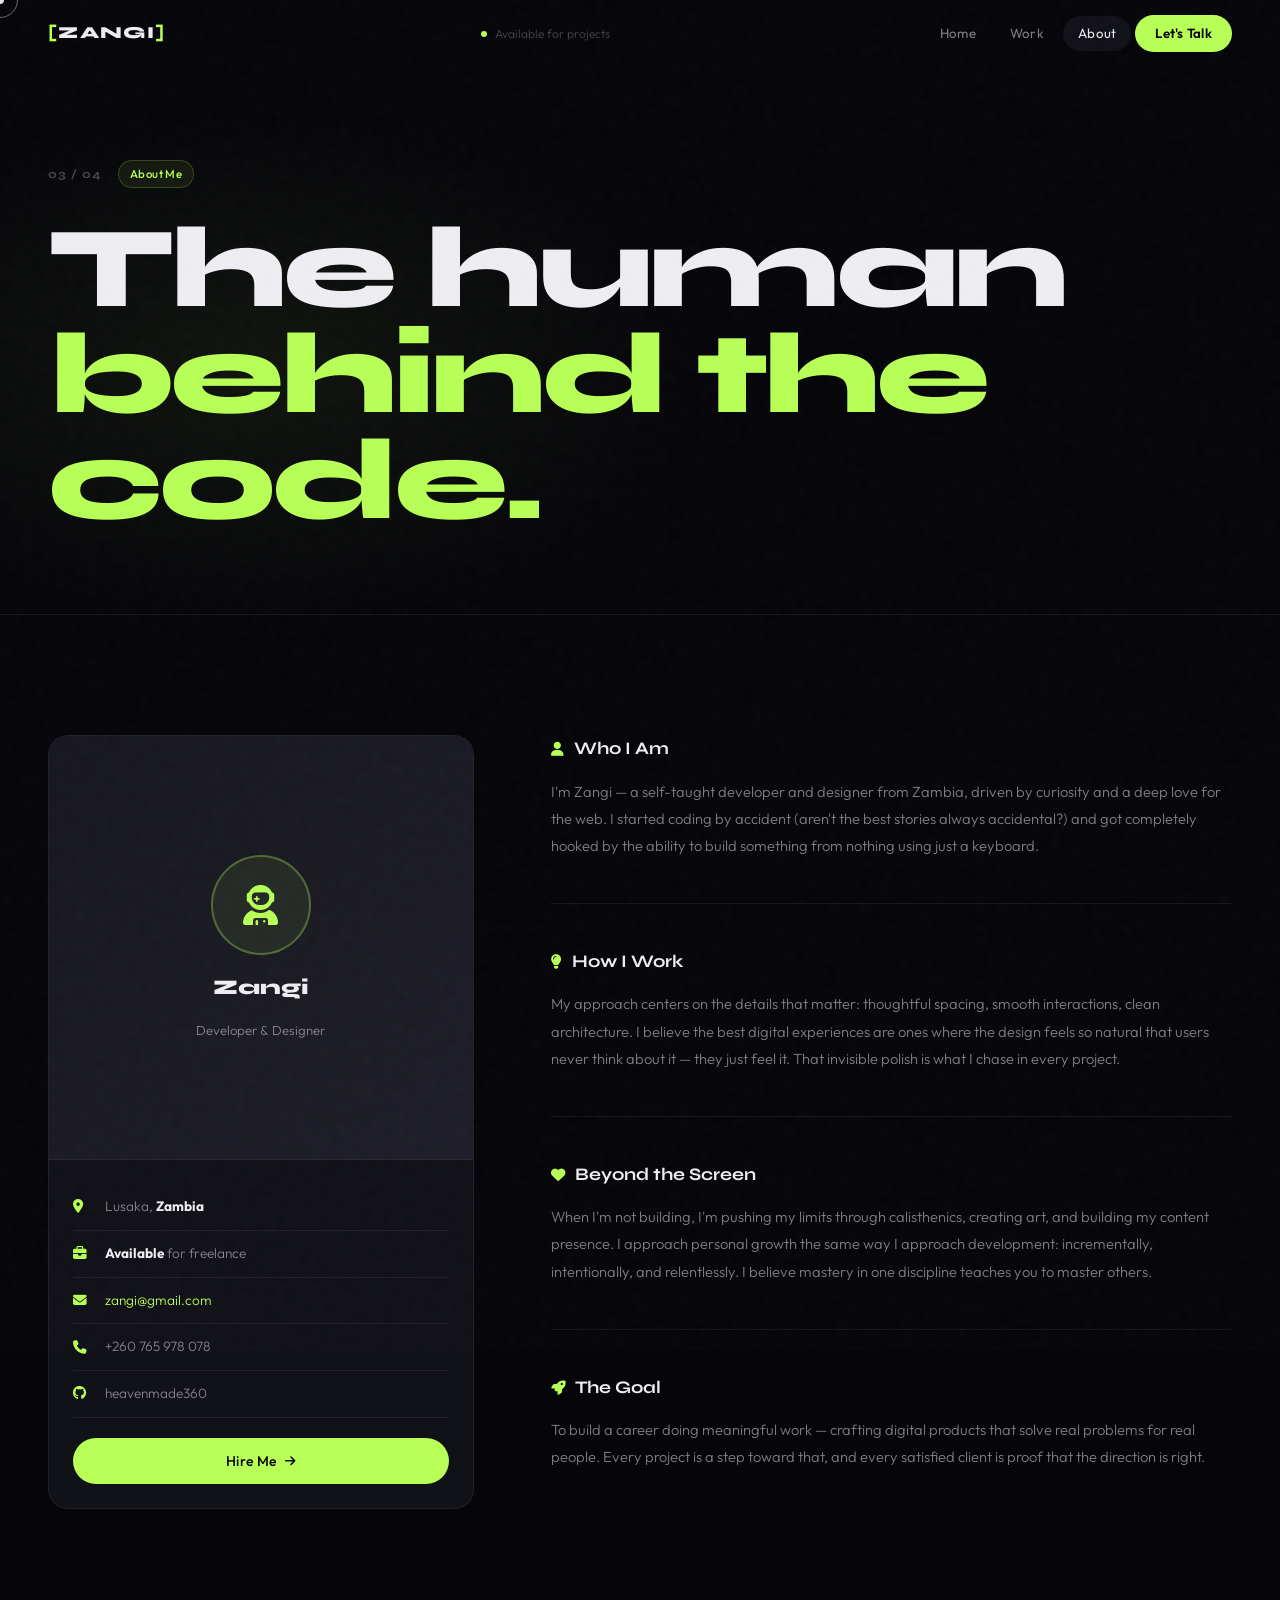
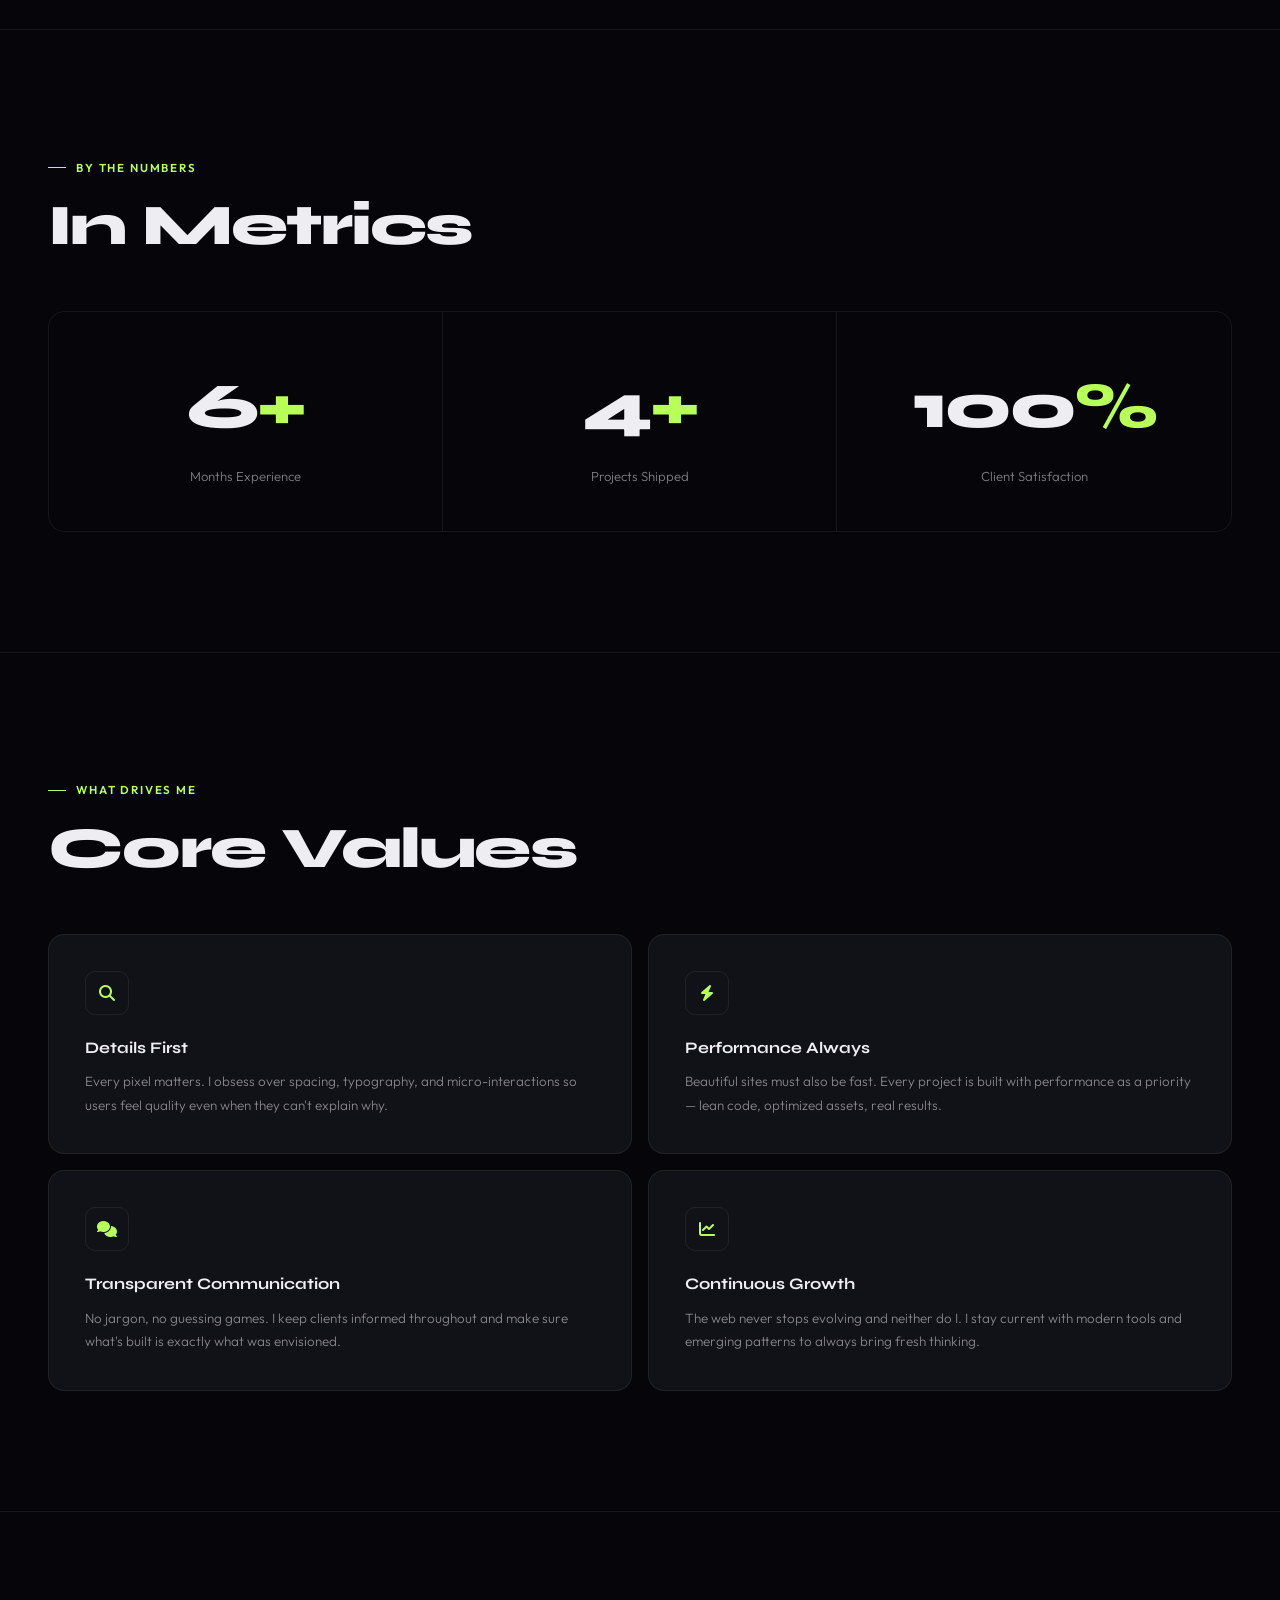
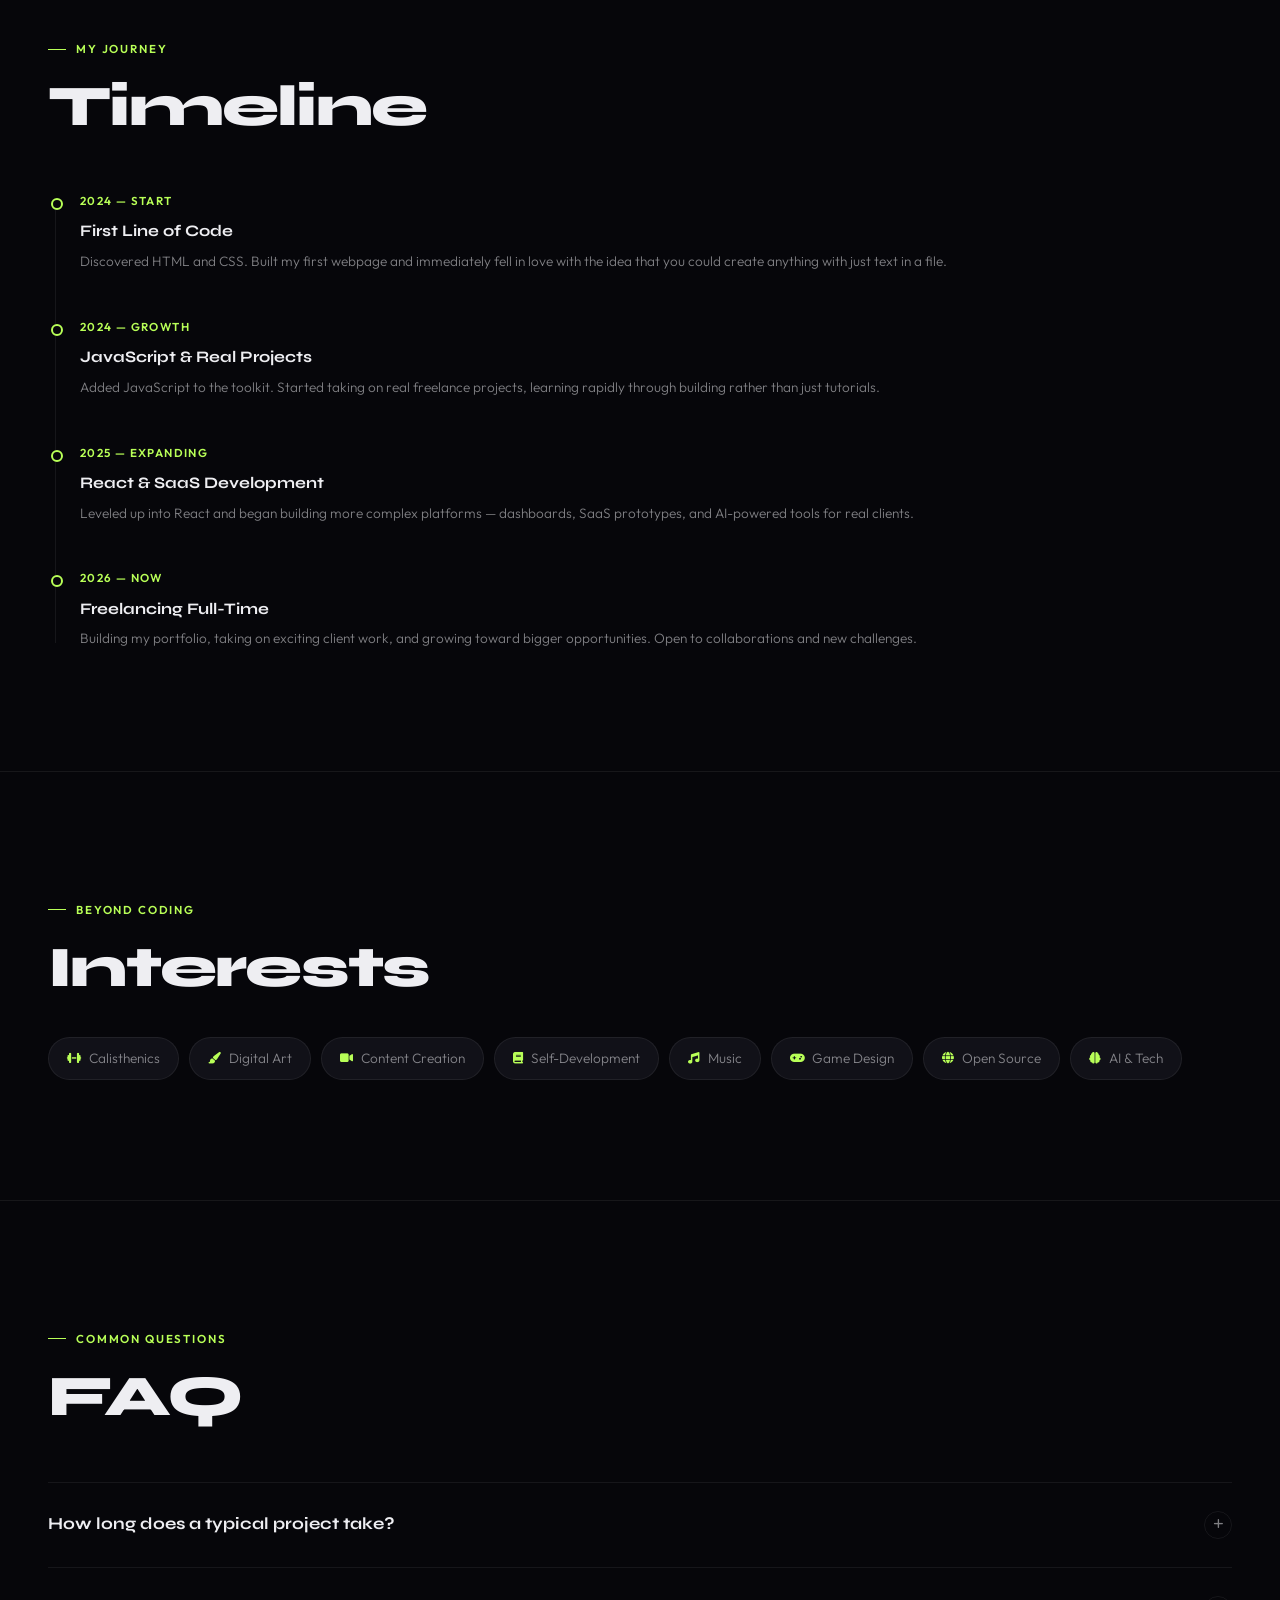
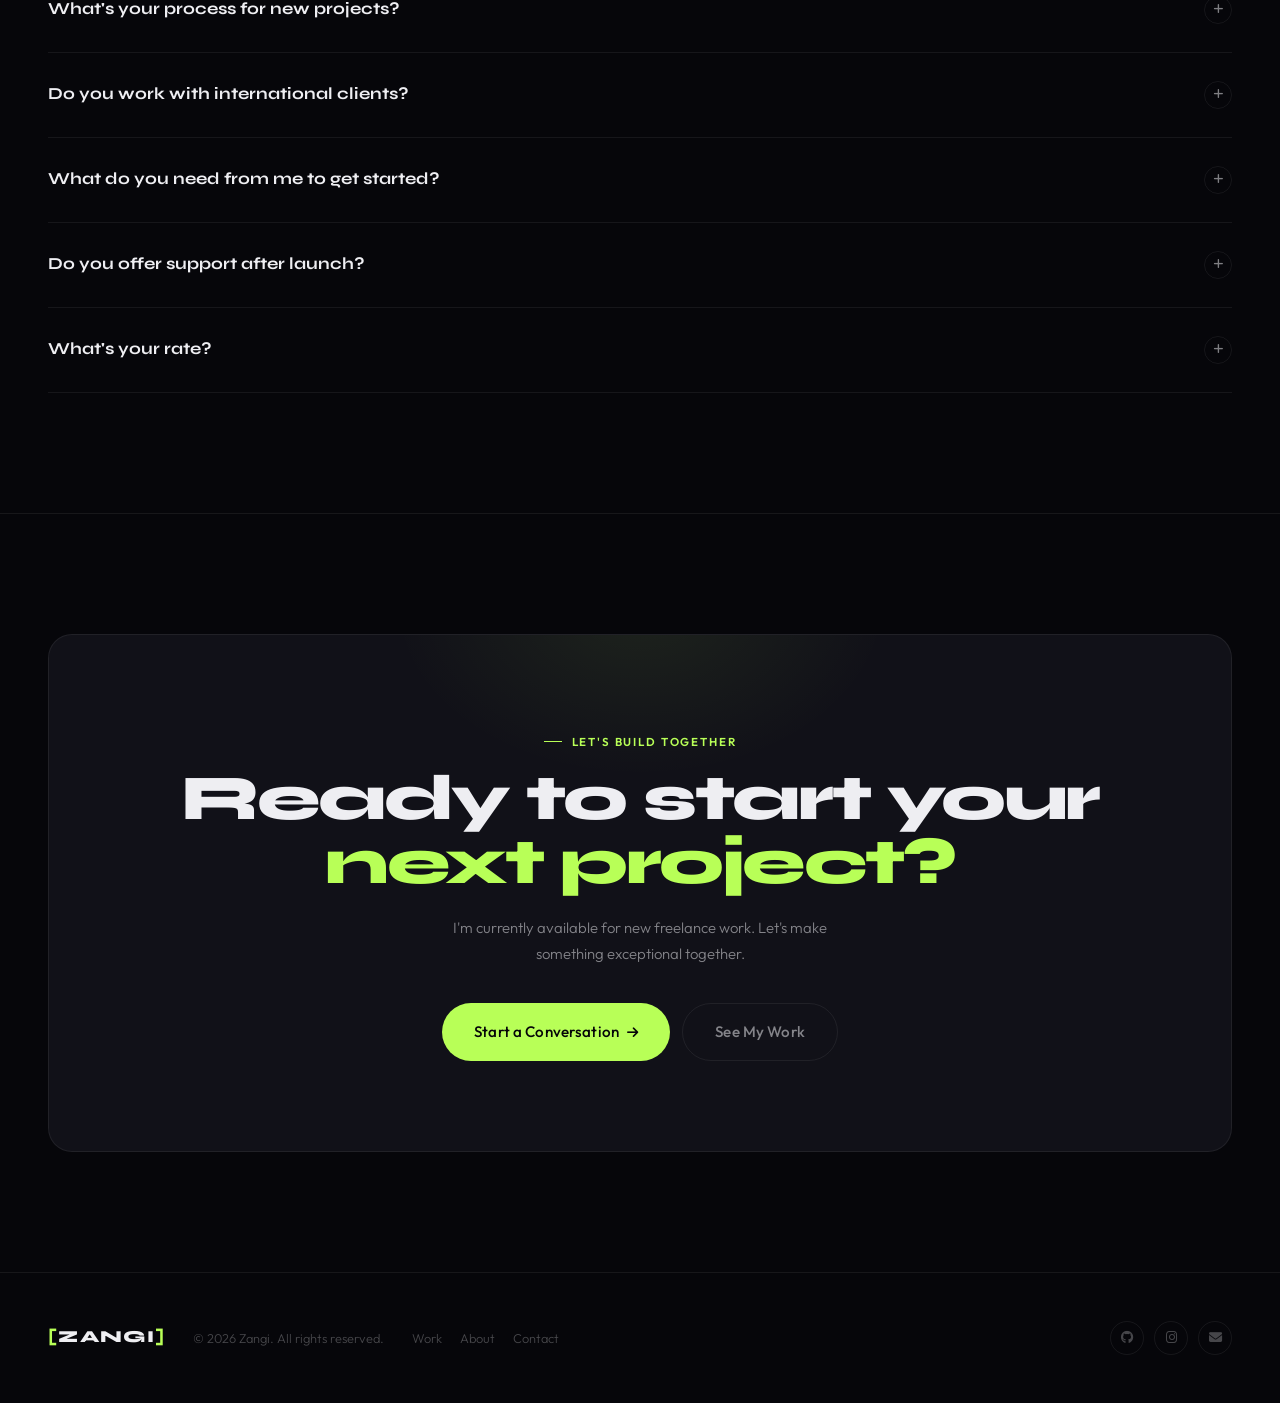
==== about.html @ 0a821d57 "Add files via upload" ====
<!DOCTYPE html>
<html lang="en">
<head>
  <meta charset="UTF-8">
  <meta name="viewport" content="width=device-width, initial-scale=1.0">
  <meta name="description" content="About Zangi — a self-taught developer and designer from Zambia.">
  <title>About — Zangi</title>
  <link rel="preconnect" href="https://fonts.googleapis.com">
  <link rel="preconnect" href="https://fonts.gstatic.com" crossorigin>
  <link href="https://fonts.googleapis.com/css2?family=Syne:wght@400;500;600;700;800&family=Outfit:wght@300;400;500;600;700&display=swap" rel="stylesheet">
  <link rel="stylesheet" href="https://cdnjs.cloudflare.com/ajax/libs/font-awesome/6.5.1/css/all.min.css">
  <link rel="stylesheet" href="style.css">
  <style>
    @keyframes fadeUp { from{opacity:0;transform:translateY(20px)} to{opacity:1;transform:translateY(0)} }

    /* ── Page Hero ───────────────────────────────────────────── */
    .page-hero {
      padding: clamp(80px,14vw,160px) clamp(20px,5vw,48px) clamp(48px,7vw,80px);
      border-bottom: 1px solid var(--border); position: relative; overflow: hidden;
    }
    .page-hero-bg {
      position: absolute; inset: 0; pointer-events: none;
      background: radial-gradient(ellipse 50% 60% at 20% 60%, rgba(184,255,87,0.06) 0%, transparent 70%);
    }
    .page-hero-inner { max-width: 1400px; margin: 0 auto; }
    .page-hero-h {
      font-family: var(--font-head); font-weight: 800; letter-spacing: -0.035em;
      font-size: clamp(3rem,9vw,9rem); line-height: 0.92; margin-bottom: 0;
      animation: fadeUp .85s var(--ease) both;
    }

    /* ── Intro Section ───────────────────────────────────────── */
    .intro-grid {
      display: grid; grid-template-columns: 1fr 1.6fr;
      gap: clamp(40px,6vw,96px); align-items: start;
    }
    @media (max-width: 860px) { .intro-grid { grid-template-columns: 1fr; } }

    .profile-card {
      background: var(--surface); border: 1px solid var(--border);
      border-radius: 20px; overflow: hidden; position: sticky; top: 90px;
    }
    @media (max-width: 860px) { .profile-card { position: static; } }
    .profile-card-top {
      aspect-ratio: 1; background: linear-gradient(135deg, var(--surface-2), var(--surface-3));
      display: flex; flex-direction: column; align-items: center; justify-content: center; gap: 16px;
      border-bottom: 1px solid var(--border);
    }
    .profile-avatar {
      width: 100px; height: 100px; border-radius: 50%;
      background: var(--accent-dim); border: 2px solid rgba(184,255,87,.3);
      display: flex; align-items: center; justify-content: center;
      font-size: 2.5rem; color: var(--accent);
    }
    .profile-name { font-family: var(--font-head); font-size: 1.3rem; font-weight: 800; }
    .profile-role { font-size: 0.82rem; color: var(--text-2); }
    .profile-card-body { padding: 24px; }
    .profile-info-row {
      display: flex; align-items: center; gap: 12px; padding: 12px 0;
      border-bottom: 1px solid var(--border); font-size: 0.85rem; color: var(--text-2);
    }
    .profile-info-row:last-child { border-bottom: none; }
    .profile-info-row i { width: 20px; color: var(--accent); flex-shrink: 0; }
    .profile-info-row strong { color: var(--text-1); }

    .about-bio { display: flex; flex-direction: column; gap: 0; }
    .bio-block {
      padding: clamp(28px,4vw,44px) 0;
      border-bottom: 1px solid var(--border);
    }
    .bio-block:first-child { padding-top: 0; }
    .bio-h { font-family: var(--font-head); font-size: 1.1rem; font-weight: 700; margin-bottom: 14px; display: flex; align-items: center; gap: 10px; }
    .bio-h i { color: var(--accent); font-size: 0.9rem; }
    .bio-p { font-size: 0.92rem; color: var(--text-2); line-height: 1.85; }

    /* ── Values ──────────────────────────────────────────────── */
    .values-grid {
      display: grid; grid-template-columns: repeat(2, 1fr);
      gap: 16px; margin-top: clamp(32px,5vw,56px);
    }
    @media (max-width: 580px) { .values-grid { grid-template-columns: 1fr; } }
    .value-card {
      background: var(--surface); border: 1px solid var(--border);
      border-radius: var(--radius); padding: clamp(24px,3.5vw,36px);
      transition: border-color .3s, transform .3s;
    }
    .value-card:hover { border-color: var(--border-2); transform: translateY(-4px); }
    .value-icon {
      width: 44px; height: 44px; border-radius: 10px;
      border: 1px solid var(--border); display: flex;
      align-items: center; justify-content: center;
      font-size: 1rem; color: var(--accent); margin-bottom: 20px;
    }
    .value-title { font-family: var(--font-head); font-size: 1rem; font-weight: 700; margin-bottom: 10px; }
    .value-desc { font-size: 0.84rem; color: var(--text-2); line-height: 1.75; }

    /* ── Timeline ────────────────────────────────────────────── */
    .timeline { position: relative; padding-left: 32px; }
    .timeline::before {
      content: ''; position: absolute; left: 7px; top: 8px; bottom: 8px;
      width: 1px; background: var(--border);
    }
    .tl-item { position: relative; padding-bottom: clamp(28px,4vw,44px); }
    .tl-item:last-child { padding-bottom: 0; }
    .tl-dot {
      position: absolute; left: -29px; top: 6px;
      width: 12px; height: 12px; border-radius: 50%;
      border: 2px solid var(--accent); background: var(--bg);
    }
    .tl-date { font-size: 0.72rem; font-weight: 600; color: var(--accent); letter-spacing: 0.12em; text-transform: uppercase; margin-bottom: 8px; }
    .tl-title { font-family: var(--font-head); font-size: 1rem; font-weight: 700; margin-bottom: 6px; }
    .tl-desc { font-size: 0.85rem; color: var(--text-2); line-height: 1.75; }

    /* ── Stats ───────────────────────────────────────────────── */
    .stats-grid {
      display: grid; grid-template-columns: repeat(3, 1fr);
      border: 1px solid var(--border); border-radius: var(--radius); overflow: hidden;
    }
    @media (max-width: 580px) { .stats-grid { grid-template-columns: 1fr; } }
    .stats-item {
      padding: clamp(24px,4vw,44px); text-align: center;
      border-right: 1px solid var(--border); transition: background .3s;
    }
    .stats-item:last-child { border-right: none; }
    @media (max-width: 580px) { .stats-item { border-right: none; border-bottom: 1px solid var(--border); } .stats-item:last-child { border-bottom: none; } }
    .stats-item:hover { background: var(--surface); }
    .stats-n {
      font-family: var(--font-head); font-size: clamp(2.2rem,5vw,4rem);
      font-weight: 800; letter-spacing: -0.04em; color: var(--text-1); margin-bottom: 8px;
    }
    .stats-n span { color: var(--accent); }
    .stats-l { font-size: 0.82rem; color: var(--text-2); }

    /* ── Interests ───────────────────────────────────────────── */
    .interest-row { display: flex; flex-wrap: wrap; gap: 10px; margin-top: clamp(24px,4vw,40px); }
    .interest-chip {
      display: flex; align-items: center; gap: 8px; padding: 10px 18px;
      background: var(--surface); border: 1px solid var(--border); border-radius: 100px;
      font-size: 0.85rem; color: var(--text-2); transition: all .2s;
    }
    .interest-chip:hover { border-color: var(--border-2); color: var(--text-1); transform: translateY(-2px); }
    .interest-chip i { color: var(--accent); font-size: 0.85em; }

    /* ── FAQ ─────────────────────────────────────────────────── */
    .faq-list { border-top: 1px solid var(--border); margin-top: clamp(32px,5vw,56px); }
    .faq-item { border-bottom: 1px solid var(--border); }
    .faq-q {
      width: 100%; background: none; border: none;
      display: flex; align-items: center; justify-content: space-between; gap: 24px;
      padding: clamp(20px,3vw,28px) 0; text-align: left; cursor: none;
      font-family: var(--font-head); font-size: clamp(0.9rem,1.8vw,1.05rem); font-weight: 700;
      color: var(--text-1); transition: color .2s;
    }
    .faq-q:hover { color: var(--accent); }
    @media (max-width:768px) { .faq-q { cursor: pointer; } }
    .faq-icon {
      width: 28px; height: 28px; border-radius: 50%;
      border: 1px solid var(--border); display: flex; align-items: center; justify-content: center;
      font-size: 0.7rem; color: var(--text-2); flex-shrink: 0;
      transition: transform .3s, background .3s, border-color .3s, color .3s;
    }
    .faq-item.open .faq-icon { transform: rotate(45deg); background: var(--accent); border-color: var(--accent); color: #050508; }
    .faq-a { max-height: 0; overflow: hidden; transition: max-height .4s var(--ease); }
    .faq-item.open .faq-a { max-height: 200px; }
    .faq-a-inner { padding-bottom: 24px; font-size: 0.9rem; color: var(--text-2); line-height: 1.8; max-width: 680px; }
  </style>
</head>
<body>
  <div class="grain"></div>
  <div class="c-dot"></div>
  <div class="c-ring"></div>

  <nav class="nav solid" id="nav">
    <div class="nav-inner">
      <a href="index.html" class="nav-logo"><span class="bracket">[</span>ZANGI<span class="bracket">]</span></a>
      <div class="nav-status"><div class="status-dot"></div>Available for projects</div>
      <div class="nav-links">
        <a href="index.html"   class="nav-link" data-page="index.html">Home</a>
        <a href="work.html"    class="nav-link" data-page="work.html">Work</a>
        <a href="about.html"   class="nav-link" data-page="about.html">About</a>
        <a href="contact.html" class="nav-link nav-cta" data-page="contact.html">Let's Talk</a>
      </div>
      <button class="nav-burger" id="burger" aria-label="Menu"><span></span><span></span><span></span></button>
    </div>
  </nav>
  <nav class="nav-drawer" id="drawer">
    <a href="index.html"   class="nav-link" data-page="index.html">Home</a>
    <a href="work.html"    class="nav-link" data-page="work.html">Work</a>
    <a href="about.html"   class="nav-link" data-page="about.html">About</a>
    <a href="contact.html" class="nav-link nav-cta" data-page="contact.html">Let's Talk →</a>
  </nav>

  <!-- HERO -->
  <div class="page-hero">
    <div class="page-hero-bg"></div>
    <div class="page-hero-inner">
      <div style="display:flex;align-items:center;gap:16px;margin-bottom:28px;">
        <span style="font-family:var(--font-head);font-size:0.75rem;font-weight:700;color:var(--text-3);letter-spacing:0.08em;">03 / 04</span>
        <span class="pill pill-accent">About Me</span>
      </div>
      <h1 class="page-hero-h">The human<br><span style="color:var(--accent)">behind the code.</span></h1>
    </div>
  </div>

  <!-- INTRO -->
  <div style="border-bottom:1px solid var(--border)">
    <div class="wrap section">
      <div class="intro-grid">
        <div class="profile-card reveal">
          <div class="profile-card-top">
            <div class="profile-avatar"><i class="fas fa-user-astronaut"></i></div>
            <div class="profile-name">Zangi</div>
            <div class="profile-role">Developer & Designer</div>
          </div>
          <div class="profile-card-body">
            <div class="profile-info-row"><i class="fas fa-map-marker-alt"></i><span>Lusaka, <strong>Zambia</strong></span></div>
            <div class="profile-info-row"><i class="fas fa-briefcase"></i><span><strong>Available</strong> for freelance</span></div>
            <div class="profile-info-row"><i class="fas fa-envelope"></i><a href="mailto:zangi@gmail.com" style="color:var(--accent)">zangi@gmail.com</a></div>
            <div class="profile-info-row"><i class="fas fa-phone"></i><a href="tel:+260765978078" style="color:var(--text-2)">+260 765 978 078</a></div>
            <div class="profile-info-row"><i class="fab fa-github"></i><a href="https://github.com/heavenmade360" target="_blank" style="color:var(--text-2)">heavenmade360</a></div>
            <div style="margin-top:20px">
              <a href="contact.html" class="btn btn-primary" style="width:100%;justify-content:center;">Hire Me <i class="fas fa-arrow-right"></i></a>
            </div>
          </div>
        </div>

        <div class="about-bio reveal d1">
          <div class="bio-block">
            <div class="bio-h"><i class="fas fa-user"></i> Who I Am</div>
            <p class="bio-p">I'm Zangi — a self-taught developer and designer from Zambia, driven by curiosity and a deep love for the web. I started coding by accident (aren't the best stories always accidental?) and got completely hooked by the ability to build something from nothing using just a keyboard.</p>
          </div>
          <div class="bio-block">
            <div class="bio-h"><i class="fas fa-lightbulb"></i> How I Work</div>
            <p class="bio-p">My approach centers on the details that matter: thoughtful spacing, smooth interactions, clean architecture. I believe the best digital experiences are ones where the design feels so natural that users never think about it — they just feel it. That invisible polish is what I chase in every project.</p>
          </div>
          <div class="bio-block">
            <div class="bio-h"><i class="fas fa-heart"></i> Beyond the Screen</div>
            <p class="bio-p">When I'm not building, I'm pushing my limits through calisthenics, creating art, and building my content presence. I approach personal growth the same way I approach development: incrementally, intentionally, and relentlessly. I believe mastery in one discipline teaches you to master others.</p>
          </div>
          <div class="bio-block" style="border-bottom:none;padding-bottom:0">
            <div class="bio-h"><i class="fas fa-rocket"></i> The Goal</div>
            <p class="bio-p">To build a career doing meaningful work — crafting digital products that solve real problems for real people. Every project is a step toward that, and every satisfied client is proof that the direction is right.</p>
          </div>
        </div>
      </div>
    </div>
  </div>

  <!-- STATS -->
  <div style="border-bottom:1px solid var(--border)">
    <div class="wrap section">
      <div class="reveal" style="margin-bottom:clamp(32px,5vw,56px)">
        <div class="label">By the Numbers</div>
        <h2 class="h2">In Metrics</h2>
      </div>
      <div class="stats-grid reveal">
        <div class="stats-item">
          <div class="stats-n">6<span>+</span></div>
          <div class="stats-l">Months Experience</div>
        </div>
        <div class="stats-item">
          <div class="stats-n">4<span>+</span></div>
          <div class="stats-l">Projects Shipped</div>
        </div>
        <div class="stats-item">
          <div class="stats-n">100<span>%</span></div>
          <div class="stats-l">Client Satisfaction</div>
        </div>
      </div>
    </div>
  </div>

  <!-- VALUES -->
  <div style="border-bottom:1px solid var(--border)">
    <div class="wrap section">
      <div class="reveal">
        <div class="label">What Drives Me</div>
        <h2 class="h2">Core Values</h2>
      </div>
      <div class="values-grid">
        <div class="value-card reveal d1">
          <div class="value-icon"><i class="fas fa-search"></i></div>
          <div class="value-title">Details First</div>
          <p class="value-desc">Every pixel matters. I obsess over spacing, typography, and micro-interactions so users feel quality even when they can't explain why.</p>
        </div>
        <div class="value-card reveal d2">
          <div class="value-icon"><i class="fas fa-bolt"></i></div>
          <div class="value-title">Performance Always</div>
          <p class="value-desc">Beautiful sites must also be fast. Every project is built with performance as a priority — lean code, optimized assets, real results.</p>
        </div>
        <div class="value-card reveal d1">
          <div class="value-icon"><i class="fas fa-comments"></i></div>
          <div class="value-title">Transparent Communication</div>
          <p class="value-desc">No jargon, no guessing games. I keep clients informed throughout and make sure what's built is exactly what was envisioned.</p>
        </div>
        <div class="value-card reveal d2">
          <div class="value-icon"><i class="fas fa-chart-line"></i></div>
          <div class="value-title">Continuous Growth</div>
          <p class="value-desc">The web never stops evolving and neither do I. I stay current with modern tools and emerging patterns to always bring fresh thinking.</p>
        </div>
      </div>
    </div>
  </div>

  <!-- TIMELINE -->
  <div style="border-bottom:1px solid var(--border)">
    <div class="wrap section">
      <div class="reveal" style="margin-bottom:clamp(32px,5vw,56px)">
        <div class="label">My Journey</div>
        <h2 class="h2">Timeline</h2>
      </div>
      <div class="timeline reveal">
        <div class="tl-item">
          <div class="tl-dot"></div>
          <div class="tl-date">2024 — Start</div>
          <div class="tl-title">First Line of Code</div>
          <p class="tl-desc">Discovered HTML and CSS. Built my first webpage and immediately fell in love with the idea that you could create anything with just text in a file.</p>
        </div>
        <div class="tl-item">
          <div class="tl-dot"></div>
          <div class="tl-date">2024 — Growth</div>
          <div class="tl-title">JavaScript & Real Projects</div>
          <p class="tl-desc">Added JavaScript to the toolkit. Started taking on real freelance projects, learning rapidly through building rather than just tutorials.</p>
        </div>
        <div class="tl-item">
          <div class="tl-dot"></div>
          <div class="tl-date">2025 — Expanding</div>
          <div class="tl-title">React & SaaS Development</div>
          <p class="tl-desc">Leveled up into React and began building more complex platforms — dashboards, SaaS prototypes, and AI-powered tools for real clients.</p>
        </div>
        <div class="tl-item">
          <div class="tl-dot"></div>
          <div class="tl-date">2026 — Now</div>
          <div class="tl-title">Freelancing Full-Time</div>
          <p class="tl-desc">Building my portfolio, taking on exciting client work, and growing toward bigger opportunities. Open to collaborations and new challenges.</p>
        </div>
      </div>
    </div>
  </div>

  <!-- INTERESTS -->
  <div style="border-bottom:1px solid var(--border)">
    <div class="wrap section">
      <div class="reveal">
        <div class="label">Beyond Coding</div>
        <h2 class="h2">Interests</h2>
      </div>
      <div class="interest-row reveal">
        <div class="interest-chip"><i class="fas fa-dumbbell"></i> Calisthenics</div>
        <div class="interest-chip"><i class="fas fa-paint-brush"></i> Digital Art</div>
        <div class="interest-chip"><i class="fas fa-video"></i> Content Creation</div>
        <div class="interest-chip"><i class="fas fa-book"></i> Self-Development</div>
        <div class="interest-chip"><i class="fas fa-music"></i> Music</div>
        <div class="interest-chip"><i class="fas fa-gamepad"></i> Game Design</div>
        <div class="interest-chip"><i class="fas fa-globe"></i> Open Source</div>
        <div class="interest-chip"><i class="fas fa-brain"></i> AI & Tech</div>
      </div>
    </div>
  </div>

  <!-- FAQ -->
  <div style="border-bottom:1px solid var(--border)">
    <div class="wrap section">
      <div class="reveal">
        <div class="label">Common Questions</div>
        <h2 class="h2">FAQ</h2>
      </div>
      <div class="faq-list reveal">
        <div class="faq-item">
          <button class="faq-q">How long does a typical project take? <div class="faq-icon"><i class="fas fa-plus"></i></div></button>
          <div class="faq-a"><div class="faq-a-inner">A landing page or portfolio: 3–7 days. A full website redesign or SaaS prototype: 2–4 weeks. I'll give you a clear timeline before we start, based on scope.</div></div>
        </div>
        <div class="faq-item">
          <button class="faq-q">What's your process for new projects? <div class="faq-icon"><i class="fas fa-plus"></i></div></button>
          <div class="faq-a"><div class="faq-a-inner">Discovery call → design direction → your feedback → development → regular updates → launch → post-launch support. Clear, collaborative, no surprises.</div></div>
        </div>
        <div class="faq-item">
          <button class="faq-q">Do you work with international clients? <div class="faq-icon"><i class="fas fa-plus"></i></div></button>
          <div class="faq-a"><div class="faq-a-inner">Absolutely. I work remotely with clients worldwide. Communication via WhatsApp, email, or video call — whatever works best for you.</div></div>
        </div>
        <div class="faq-item">
          <button class="faq-q">What do you need from me to get started? <div class="faq-icon"><i class="fas fa-plus"></i></div></button>
          <div class="faq-a"><div class="faq-a-inner">A brief description of your project, your goals, any references you like, and your timeline. We'll figure out the rest together — I make the process easy.</div></div>
        </div>
        <div class="faq-item">
          <button class="faq-q">Do you offer support after launch? <div class="faq-icon"><i class="fas fa-plus"></i></div></button>
          <div class="faq-a"><div class="faq-a-inner">Yes. Every project includes a post-launch support period. If anything needs tweaking after you go live, I'm here to make it right.</div></div>
        </div>
        <div class="faq-item">
          <button class="faq-q">What's your rate? <div class="faq-icon"><i class="fas fa-plus"></i></div></button>
          <div class="faq-a"><div class="faq-a-inner">Rates vary by project scope and complexity. I offer competitive pricing with transparent quotes — no hidden fees. Get in touch with your project details and I'll send a proposal.</div></div>
        </div>
      </div>
    </div>
  </div>

  <!-- CTA -->
  <div class="wrap section">
    <div style="background:var(--surface);border:1px solid var(--border);border-radius:24px;padding:clamp(48px,7vw,96px) clamp(32px,5vw,80px);text-align:center;position:relative;overflow:hidden;" class="reveal">
      <div style="position:absolute;top:-40%;left:50%;transform:translateX(-50%);width:500px;height:350px;background:radial-gradient(ellipse,rgba(184,255,87,0.08) 0%,transparent 70%);pointer-events:none;"></div>
      <div class="label" style="justify-content:center;margin-bottom:16px;">Let's Build Together</div>
      <h2 style="font-family:var(--font-head);font-weight:800;font-size:clamp(2rem,5vw,4.5rem);letter-spacing:-0.04em;line-height:1;margin-bottom:20px;">Ready to start your<br><span style="color:var(--accent)">next project?</span></h2>
      <p style="color:var(--text-2);max-width:440px;margin:0 auto 36px;font-size:0.93rem;line-height:1.75;">I'm currently available for new freelance work. Let's make something exceptional together.</p>
      <div style="display:flex;gap:12px;justify-content:center;flex-wrap:wrap;">
        <a href="contact.html" class="btn btn-primary btn-lg">Start a Conversation <i class="fas fa-arrow-right"></i></a>
        <a href="work.html" class="btn btn-outline btn-lg">See My Work</a>
      </div>
    </div>
  </div>

  <footer>
    <div class="footer-inner">
      <div class="footer-left">
        <span class="nav-logo"><span class="bracket">[</span>ZANGI<span class="bracket">]</span></span>
        <span class="footer-copy">© <span class="year"></span> Zangi. All rights reserved.</span>
        <nav class="footer-nav"><a href="work.html">Work</a><a href="about.html">About</a><a href="contact.html">Contact</a></nav>
      </div>
      <div class="socials">
        <a href="https://github.com/heavenmade360" target="_blank" class="social" aria-label="GitHub"><i class="fab fa-github"></i></a>
        <a href="https://instagram.com/jerome_mulozela" target="_blank" class="social" aria-label="Instagram"><i class="fab fa-instagram"></i></a>
        <a href="mailto:zangi@gmail.com" class="social" aria-label="Email"><i class="fas fa-envelope"></i></a>
      </div>
    </div>
  </footer>

  <script src="script.js"></script>
</body>
</html>
---- style.css ----
/* ============================================================
   ZANGI PORTFOLIO — GLOBAL STYLESHEET
   ============================================================ */

/* ── Reset ─────────────────────────────────────────────────── */
*, *::before, *::after { box-sizing: border-box; margin: 0; padding: 0; }
html { scroll-behavior: smooth; -webkit-text-size-adjust: 100%; }
body { -webkit-font-smoothing: antialiased; -moz-osx-font-smoothing: grayscale; }
a { text-decoration: none; color: inherit; }
img, svg { display: block; max-width: 100%; }
button { font: inherit; cursor: pointer; border: none; background: none; }
ul, ol { list-style: none; }
input, textarea { font: inherit; }

/* ── Design Tokens ─────────────────────────────────────────── */
:root {
  --bg:           #06060a;
  --bg-2:         #0c0c12;
  --surface:      #111118;
  --surface-2:    #17171f;
  --surface-3:    #1e1e28;
  --border:       rgba(255,255,255,0.065);
  --border-2:     rgba(255,255,255,0.12);
  --accent:       #b8ff57;
  --accent-dark:  #8fd43a;
  --accent-glow:  rgba(184,255,87,0.18);
  --accent-dim:   rgba(184,255,87,0.07);
  --text-1:       #eeeef2;
  --text-2:       rgba(238,238,242,0.52);
  --text-3:       rgba(238,238,242,0.28);
  --font-head:    'Syne', sans-serif;
  --font-body:    'Outfit', sans-serif;
  --ease:         cubic-bezier(0.16, 1, 0.3, 1);
  --ease-2:       cubic-bezier(0.65, 0, 0.35, 1);
  --radius:       16px;
  --nav-h:        68px;
}

/* ── Base ───────────────────────────────────────────────────── */
body {
  background: var(--bg);
  color: var(--text-1);
  font-family: var(--font-body);
  font-weight: 300;
  font-size: 16px;
  line-height: 1.6;
  overflow-x: hidden;
  cursor: none;
}
@media (max-width: 768px) {
  body { cursor: auto; }
  a, button { cursor: pointer; }
}

/* ── Scrollbar ──────────────────────────────────────────────── */
::-webkit-scrollbar { width: 3px; }
::-webkit-scrollbar-track { background: var(--bg); }
::-webkit-scrollbar-thumb { background: var(--surface-3); border-radius: 3px; }

/* ── Grain ──────────────────────────────────────────────────── */
.grain {
  position: fixed; inset: -50%; width: 200%; height: 200%;
  background-image: url("data:image/svg+xml,%3Csvg viewBox='0 0 200 200' xmlns='http://www.w3.org/2000/svg'%3E%3Cfilter id='n'%3E%3CfeTurbulence type='fractalNoise' baseFrequency='0.85' numOctaves='4' stitchTiles='stitch'/%3E%3C/filter%3E%3Crect width='100%25' height='100%25' filter='url(%23n)'/%3E%3C/svg%3E");
  opacity: 0.025; pointer-events: none; z-index: 9990;
  animation: grain 7s steps(1) infinite;
}
@keyframes grain {
  0%,100%{transform:translate(0,0)} 10%{transform:translate(-3%,-3%)}
  20%{transform:translate(3%,3%)} 30%{transform:translate(-2%,2%)}
  40%{transform:translate(2%,-2%)} 50%{transform:translate(-1%,3%)}
  60%{transform:translate(3%,-1%)} 70%{transform:translate(-3%,1%)}
  80%{transform:translate(1%,-3%)} 90%{transform:translate(-2%,2%)}
}

/* ── Custom Cursor ──────────────────────────────────────────── */
.c-dot, .c-ring {
  position: fixed; top: 0; left: 0;
  pointer-events: none; z-index: 9999;
  transform: translate(-50%, -50%);
}
.c-dot {
  width: 8px; height: 8px;
  background: var(--text-1);
  border-radius: 50%;
  transition: width .25s var(--ease), height .25s var(--ease), opacity .25s;
  mix-blend-mode: difference;
}
.c-ring {
  width: 36px; height: 36px;
  border: 1px solid rgba(255,255,255,0.4);
  border-radius: 50%;
  transition: width .45s var(--ease), height .45s var(--ease), border-color .3s, opacity .3s;
}
body.hover .c-dot { width: 4px; height: 4px; opacity: 0.5; }
body.hover .c-ring { width: 56px; height: 56px; border-color: var(--accent); }
@media (max-width: 768px) { .c-dot, .c-ring { display: none !important; } }

/* ── Navigation ─────────────────────────────────────────────── */
.nav {
  position: fixed; top: 0; left: 0; right: 0; height: var(--nav-h);
  z-index: 900; padding: 0 clamp(20px, 5vw, 48px);
  display: flex; align-items: center;
  transition: background .4s, border-color .4s, backdrop-filter .4s;
  border-bottom: 1px solid transparent;
}
.nav.solid {
  background: rgba(6,6,10,0.82);
  backdrop-filter: blur(24px);
  -webkit-backdrop-filter: blur(24px);
  border-color: var(--border);
}
.nav-inner {
  width: 100%; max-width: 1400px; margin: 0 auto;
  display: flex; align-items: center; justify-content: space-between; gap: 24px;
}
.nav-logo {
  font-family: var(--font-head); font-weight: 800; font-size: 1.05rem;
  letter-spacing: 0.08em; color: var(--text-1); flex-shrink: 0;
}
.nav-logo .bracket { color: var(--accent); }

.nav-links {
  display: flex; align-items: center; gap: 4px;
}
.nav-link {
  font-size: 0.83rem; font-weight: 400; letter-spacing: 0.02em;
  color: var(--text-2); padding: 7px 15px;
  border-radius: 100px;
  transition: color .2s, background .2s;
  white-space: nowrap;
}
.nav-link:hover, .nav-link.active { color: var(--text-1); background: var(--surface); }
.nav-link.active { color: var(--text-1); }
.nav-cta {
  background: var(--accent); color: #050508 !important; font-weight: 600;
  padding: 8px 20px; border-radius: 100px;
  transition: background .2s, transform .2s, box-shadow .2s !important;
}
.nav-cta:hover {
  background: #caff66 !important;
  transform: translateY(-1px);
  box-shadow: 0 8px 24px var(--accent-glow);
}

/* Hamburger */
.nav-burger {
  display: none; flex-direction: column; gap: 5px;
  width: 28px; padding: 4px; cursor: pointer;
  background: none; border: none;
}
.nav-burger span {
  display: block; height: 1.5px; border-radius: 2px;
  background: var(--text-1); transition: transform .35s var(--ease), opacity .2s, width .3s;
}
.nav-burger span:nth-child(2) { width: 70%; }
.nav-burger.open span:nth-child(1) { transform: translateY(6.5px) rotate(45deg); }
.nav-burger.open span:nth-child(2) { opacity: 0; transform: translateX(-8px); }
.nav-burger.open span:nth-child(3) { transform: translateY(-6.5px) rotate(-45deg); }

/* Mobile drawer */
.nav-drawer {
  display: none; position: fixed; inset: 0; top: var(--nav-h);
  background: rgba(6,6,10,0.97); backdrop-filter: blur(24px);
  -webkit-backdrop-filter: blur(24px);
  z-index: 899; flex-direction: column;
  padding: clamp(32px,6vw,64px) clamp(20px,5vw,48px);
  gap: 8px;
  opacity: 0; transform: translateY(-12px);
  transition: opacity .35s var(--ease), transform .35s var(--ease);
}
.nav-drawer.open { opacity: 1; transform: translateY(0); }
.nav-drawer .nav-link {
  font-family: var(--font-head); font-size: 1.6rem; font-weight: 700;
  padding: 16px 0; border-bottom: 1px solid var(--border);
  border-radius: 0; color: var(--text-2); letter-spacing: -0.01em;
}
.nav-drawer .nav-link:hover, .nav-drawer .nav-link.active { color: var(--text-1); background: none; }
.nav-drawer .nav-cta {
  margin-top: 24px; background: var(--accent) !important;
  color: #050508 !important; font-size: 1rem;
  padding: 16px 32px; border-radius: 100px;
  text-align: center; font-weight: 700;
}

@media (max-width: 768px) {
  .nav-links { display: none; }
  .nav-burger { display: flex; }
  .nav-drawer { display: flex; }
}

/* Status pill */
.nav-status {
  display: flex; align-items: center; gap: 8px;
  font-size: 0.75rem; color: var(--text-3); flex-shrink: 0;
}
.status-dot {
  width: 6px; height: 6px; background: var(--accent);
  border-radius: 50%; animation: blink 2.5s ease infinite;
}
@keyframes blink { 0%,100%{opacity:1;transform:scale(1)} 50%{opacity:.3;transform:scale(.65)} }
@media (max-width: 900px) { .nav-status { display: none; } }

/* ── Page Wrapper ───────────────────────────────────────────── */
.page { min-height: 100vh; padding-top: var(--nav-h); }

/* ── Section Layout ─────────────────────────────────────────── */
.wrap {
  max-width: 1400px; margin: 0 auto;
  padding-left: clamp(20px, 5vw, 48px);
  padding-right: clamp(20px, 5vw, 48px);
}
.section { padding-top: clamp(64px, 10vw, 120px); padding-bottom: clamp(64px, 10vw, 120px); }

/* ── Section Labels ─────────────────────────────────────────── */
.label {
  display: inline-flex; align-items: center; gap: 10px;
  font-size: 0.72rem; font-weight: 600; letter-spacing: 0.16em;
  text-transform: uppercase; color: var(--accent); margin-bottom: 20px;
}
.label::before {
  content: ''; display: block; width: 18px; height: 1px; background: var(--accent);
}

/* ── Headings ───────────────────────────────────────────────── */
.h1 {
  font-family: var(--font-head); font-weight: 800; line-height: 0.95;
  letter-spacing: -0.035em; color: var(--text-1);
  font-size: clamp(3rem, 8vw, 8.5rem);
}
.h2 {
  font-family: var(--font-head); font-weight: 800; line-height: 1;
  letter-spacing: -0.03em; color: var(--text-1);
  font-size: clamp(2rem, 4.5vw, 4.5rem);
}
.h3 {
  font-family: var(--font-head); font-weight: 700; line-height: 1.1;
  letter-spacing: -0.02em; color: var(--text-1);
  font-size: clamp(1.1rem, 2vw, 1.4rem);
}

/* ── Dividers ───────────────────────────────────────────────── */
.divider { border: none; border-top: 1px solid var(--border); }

/* ── Buttons ────────────────────────────────────────────────── */
.btn {
  display: inline-flex; align-items: center; gap: 8px;
  font-family: var(--font-body); font-size: 0.88rem; font-weight: 500;
  padding: 12px 24px; border-radius: 100px; border: none;
  transition: all .25s var(--ease); white-space: nowrap; letter-spacing: 0.01em;
  cursor: none;
}
.btn-primary {
  background: var(--accent); color: #050508;
  box-shadow: 0 0 0 0 var(--accent-glow);
}
.btn-primary:hover {
  background: #caff66; transform: translateY(-2px);
  box-shadow: 0 12px 36px var(--accent-glow);
}
.btn-outline {
  background: transparent; color: var(--text-2);
  border: 1px solid var(--border);
}
.btn-outline:hover {
  color: var(--text-1); border-color: var(--border-2);
  background: var(--surface); transform: translateY(-2px);
}
.btn-lg { padding: 16px 32px; font-size: 0.95rem; }
.btn i { font-size: 0.85em; }

/* ── Tags / Pills ───────────────────────────────────────────── */
.pill {
  display: inline-flex; align-items: center;
  font-size: 0.72rem; font-weight: 500; letter-spacing: 0.04em;
  padding: 4px 11px; border-radius: 100px;
  background: var(--surface-2); border: 1px solid var(--border);
  color: var(--text-2);
}
.pill-accent {
  background: var(--accent-dim); border-color: rgba(184,255,87,0.2);
  color: var(--accent);
}

/* ── Reveal Animations ──────────────────────────────────────── */
.reveal {
  opacity: 0; transform: translateY(28px);
  transition: opacity .75s var(--ease), transform .75s var(--ease);
}
.reveal.in { opacity: 1; transform: translateY(0); }
.d1 { transition-delay: .1s; }
.d2 { transition-delay: .2s; }
.d3 { transition-delay: .3s; }
.d4 { transition-delay: .4s; }

/* ── Marquee ────────────────────────────────────────────────── */
.marquee-wrap {
  overflow: hidden; border-top: 1px solid var(--border);
  border-bottom: 1px solid var(--border); padding: 18px 0;
  position: relative;
}
.marquee-wrap::before, .marquee-wrap::after {
  content: ''; position: absolute; top: 0; bottom: 0; width: 160px; z-index: 2;
}
.marquee-wrap::before { left: 0; background: linear-gradient(90deg, var(--bg), transparent); }
.marquee-wrap::after  { right: 0; background: linear-gradient(-90deg, var(--bg), transparent); }
.marquee-track {
  display: flex; gap: 0; width: max-content;
  animation: marquee 30s linear infinite;
}
.marquee-item {
  display: flex; align-items: center; gap: 14px;
  padding: 0 40px; white-space: nowrap;
  font-family: var(--font-head); font-size: 0.75rem; font-weight: 600;
  letter-spacing: 0.14em; text-transform: uppercase; color: var(--text-3);
}
.marquee-item .dot { color: var(--accent); font-size: 1.1em; }
@keyframes marquee { from{transform:translateX(0)} to{transform:translateX(-50%)} }

/* ── Footer ─────────────────────────────────────────────────── */
footer {
  border-top: 1px solid var(--border);
  padding: clamp(32px, 5vw, 48px) clamp(20px, 5vw, 48px);
}
.footer-inner {
  max-width: 1400px; margin: 0 auto;
  display: flex; align-items: center; justify-content: space-between;
  flex-wrap: wrap; gap: 20px;
}
.footer-left { display: flex; align-items: center; gap: 28px; flex-wrap: wrap; }
.footer-copy { font-size: 0.8rem; color: var(--text-3); }
.footer-nav { display: flex; gap: 18px; }
.footer-nav a { font-size: 0.8rem; color: var(--text-3); transition: color .2s; }
.footer-nav a:hover { color: var(--text-1); }
.socials { display: flex; gap: 10px; }
.social {
  width: 34px; height: 34px; border-radius: 50%;
  border: 1px solid var(--border);
  display: flex; align-items: center; justify-content: center;
  font-size: 0.82rem; color: var(--text-3);
  transition: color .2s, border-color .2s, background .2s;
}
.social:hover { color: var(--accent); border-color: rgba(184,255,87,.35); background: var(--accent-dim); }

/* ── Utility ─────────────────────────────────────────────────── */
.text-accent { color: var(--accent); }
.text-2 { color: var(--text-2); }
.text-3 { color: var(--text-3); }
.mt-sm { margin-top: 16px; }
.mt-md { margin-top: 32px; }
.mt-lg { margin-top: 56px; }
.flex { display: flex; }
.flex-center { display: flex; align-items: center; justify-content: center; }
.gap-sm { gap: 12px; }
.gap-md { gap: 20px; }
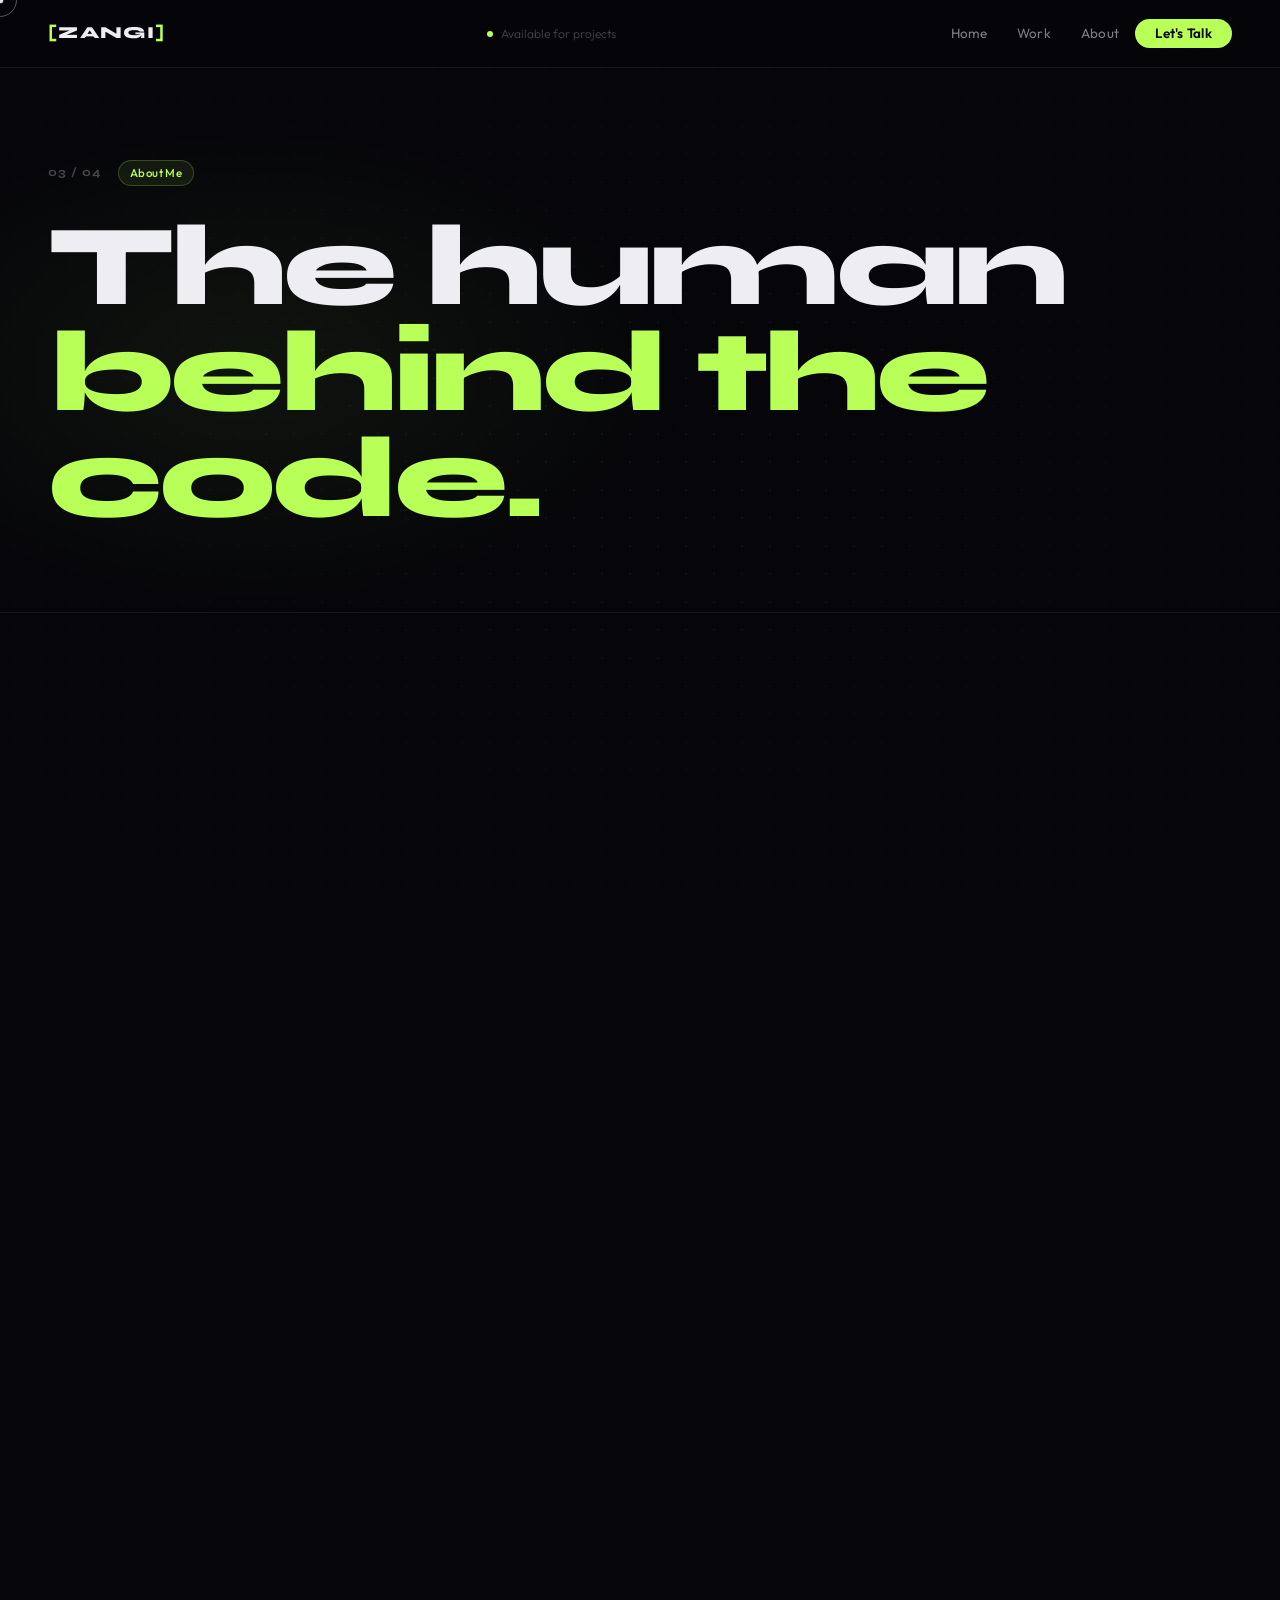
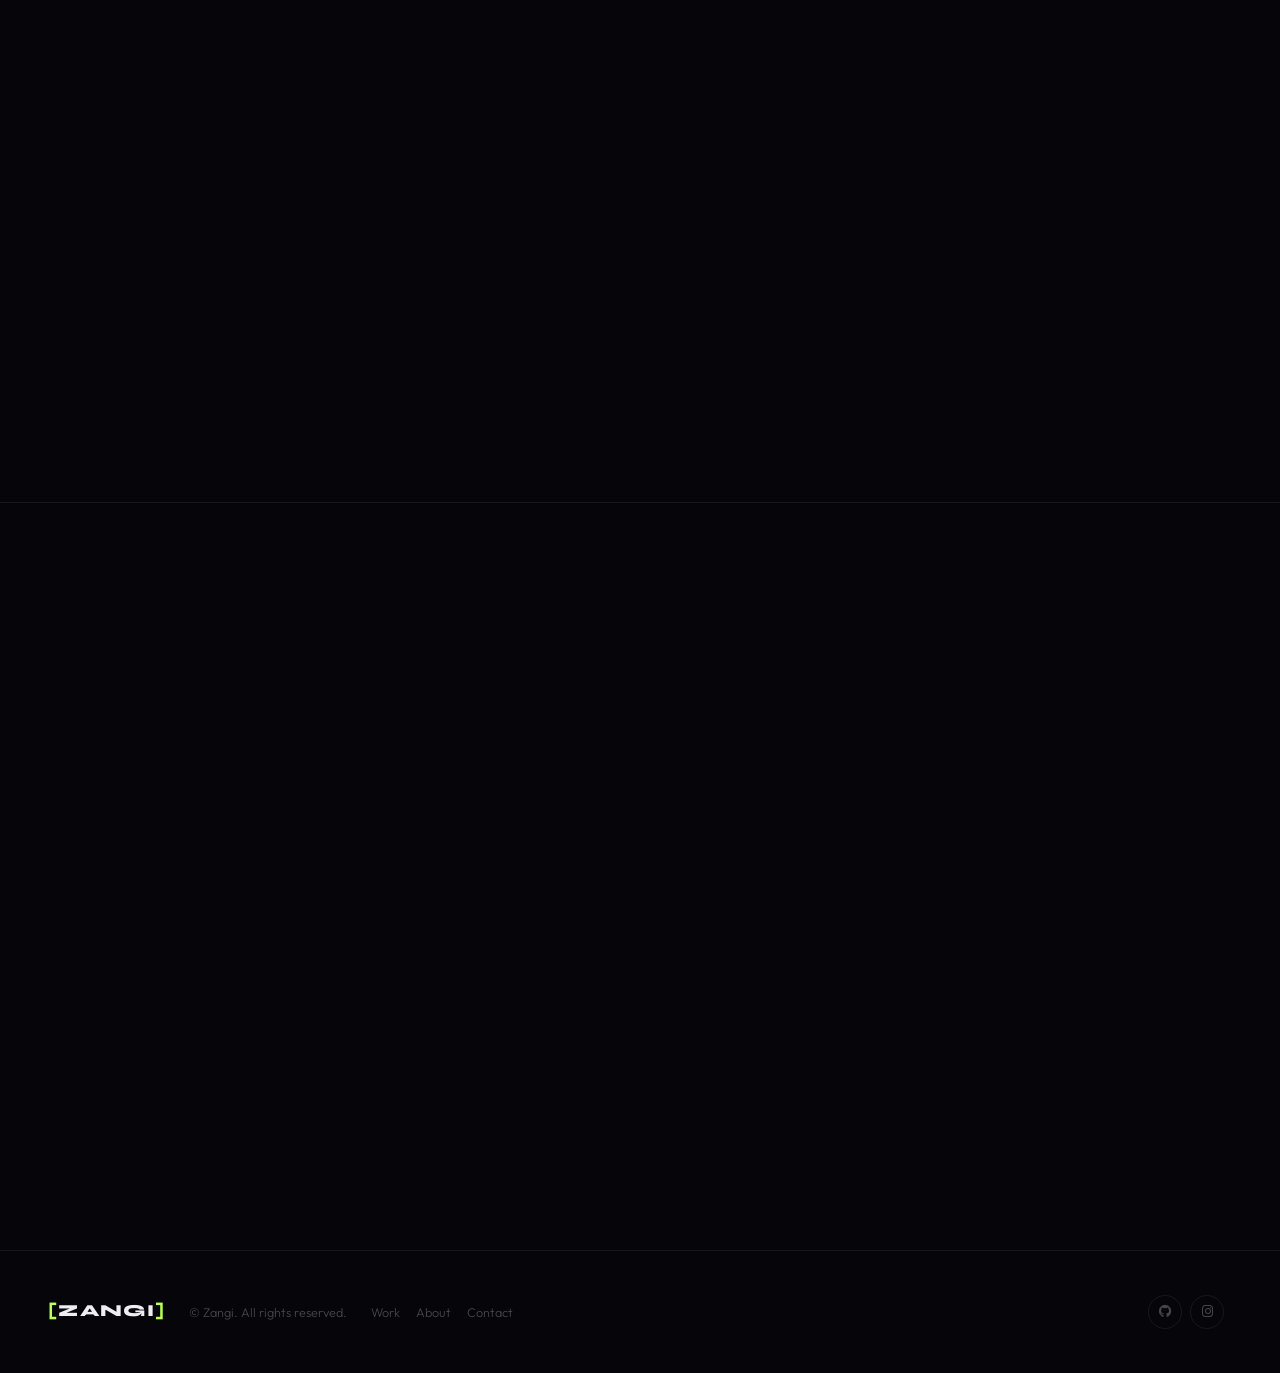
==== commit ad4fc3d0: "Rename about (1).html to about.html" ====
--- a/about.html
+++ b/about.html
@@ -166,7 +166,7 @@
   </style>
 </head>
 <body>
-  <div class="grain"></div>
+  <div class="bg-dots"></div>
   <div class="c-dot"></div>
   <div class="c-ring"></div>
 
@@ -215,7 +215,7 @@
           <div class="profile-card-body">
             <div class="profile-info-row"><i class="fas fa-map-marker-alt"></i><span>Lusaka, <strong>Zambia</strong></span></div>
             <div class="profile-info-row"><i class="fas fa-briefcase"></i><span><strong>Available</strong> for freelance</span></div>
-            <div class="profile-info-row"><i class="fas fa-envelope"></i><a href="mailto:zangi@gmail.com" style="color:var(--accent)">zangi@gmail.com</a></div>
+            <div class="profile-info-row"><i class="fas fa-envelope"></i><a href="mailto:zangi@gmail.com" style="color:var(--accent)"><span class="__cf_email__" data-cfemail="abd1cac5ccc2ebccc6cac2c785c8c4c6">[email&#160;protected]</span></a></div>
             <div class="profile-info-row"><i class="fas fa-phone"></i><a href="tel:+260765978078" style="color:var(--text-2)">+260 765 978 078</a></div>
             <div class="profile-info-row"><i class="fab fa-github"></i><a href="https://github.com/heavenmade360" target="_blank" style="color:var(--text-2)">heavenmade360</a></div>
             <div style="margin-top:20px">
@@ -418,11 +418,6 @@
       <div class="socials">
         <a href="https://github.com/heavenmade360" target="_blank" class="social" aria-label="GitHub"><i class="fab fa-github"></i></a>
         <a href="https://instagram.com/jerome_mulozela" target="_blank" class="social" aria-label="Instagram"><i class="fab fa-instagram"></i></a>
-        <a href="mailto:zangi@gmail.com" class="social" aria-label="Email"><i class="fas fa-envelope"></i></a>
-      </div>
-    </div>
-  </footer>
-
-  <script src="script.js"></script>
+        <a href="mailto:zangi@gmail.com"script.js"></script>
 </body>
 </html>
--- a/style.css
+++ b/style.css
@@ -3,42 +3,83 @@
    ============================================================ */
 
 /* ── Reset ─────────────────────────────────────────────────── */
-*, *::before, *::after { box-sizing: border-box; margin: 0; padding: 0; }
-html { scroll-behavior: smooth; -webkit-text-size-adjust: 100%; }
-body { -webkit-font-smoothing: antialiased; -moz-osx-font-smoothing: grayscale; }
-a { text-decoration: none; color: inherit; }
-img, svg { display: block; max-width: 100%; }
-button { font: inherit; cursor: pointer; border: none; background: none; }
-ul, ol { list-style: none; }
-input, textarea { font: inherit; }
+*,
+*::before,
+*::after {
+  box-sizing: border-box;
+  margin: 0;
+  padding: 0;
+}
+
+html {
+  scroll-behavior: smooth;
+  -webkit-text-size-adjust: 100%;
+  text-size-adjust: 100%;
+}
+
+body {
+  -webkit-font-smoothing: antialiased;
+  -moz-osx-font-smoothing: grayscale;
+}
+
+a {
+  text-decoration: none;
+  color: inherit;
+}
+
+img,
+svg {
+  display: block;
+  max-width: 100%;
+  height: auto;
+}
+
+button {
+  font: inherit;
+  cursor: pointer;
+  border: none;
+  background: none;
+  -webkit-tap-highlight-color: transparent;
+}
+
+ul,
+ol {
+  list-style: none;
+}
+
+input,
+textarea,
+select {
+  font: inherit;
+}
 
 /* ── Design Tokens ─────────────────────────────────────────── */
 :root {
-  --bg:           #06060a;
-  --bg-2:         #0c0c12;
-  --surface:      #111118;
-  --surface-2:    #17171f;
-  --surface-3:    #1e1e28;
-  --border:       rgba(255,255,255,0.065);
-  --border-2:     rgba(255,255,255,0.12);
-  --accent:       #b8ff57;
-  --accent-dark:  #8fd43a;
-  --accent-glow:  rgba(184,255,87,0.18);
-  --accent-dim:   rgba(184,255,87,0.07);
-  --text-1:       #eeeef2;
-  --text-2:       rgba(238,238,242,0.52);
-  --text-3:       rgba(238,238,242,0.28);
-  --font-head:    'Syne', sans-serif;
-  --font-body:    'Outfit', sans-serif;
-  --ease:         cubic-bezier(0.16, 1, 0.3, 1);
-  --ease-2:       cubic-bezier(0.65, 0, 0.35, 1);
-  --radius:       16px;
-  --nav-h:        68px;
+  --bg:          #06060a;
+  --bg-2:        #0c0c12;
+  --surface:     #111118;
+  --surface-2:   #17171f;
+  --surface-3:   #1e1e28;
+  --border:      rgba(255, 255, 255, 0.07);
+  --border-2:    rgba(255, 255, 255, 0.13);
+  --accent:      #b8ff57;
+  --accent-glow: rgba(184, 255, 87, 0.18);
+  --accent-dim:  rgba(184, 255, 87, 0.07);
+  --accent-mid:  rgba(184, 255, 87, 0.12);
+  --text-1:      #eeeef2;
+  --text-2:      rgba(238, 238, 242, 0.52);
+  --text-3:      rgba(238, 238, 242, 0.28);
+  --font-head:   'Syne', sans-serif;
+  --font-body:   'Outfit', sans-serif;
+  --ease:        cubic-bezier(0.16, 1, 0.3, 1);
+  --ease-2:      cubic-bezier(0.65, 0, 0.35, 1);
+  --radius:      16px;
+  --nav-h:       68px;
 }
 
 /* ── Base ───────────────────────────────────────────────────── */
 body {
-  background: var(--bg);
+  background-color: var(--bg);
   color: var(--text-1);
   font-family: var(--font-body);
   font-weight: 300;
@@ -47,308 +88,545 @@
   overflow-x: hidden;
   cursor: none;
 }
-@media (max-width: 768px) {
-  body { cursor: auto; }
-  a, button { cursor: pointer; }
+
+@media (hover: none), (max-width: 768px) {
+  body        { cursor: auto; }
+  a, button   { cursor: pointer; }
 }
 
 /* ── Scrollbar ──────────────────────────────────────────────── */
-::-webkit-scrollbar { width: 3px; }
+::-webkit-scrollbar       { width: 3px; }
 ::-webkit-scrollbar-track { background: var(--bg); }
 ::-webkit-scrollbar-thumb { background: var(--surface-3); border-radius: 3px; }
 
-/* ── Grain ──────────────────────────────────────────────────── */
-.grain {
-  position: fixed; inset: -50%; width: 200%; height: 200%;
-  background-image: url("data:image/svg+xml,%3Csvg viewBox='0 0 200 200' xmlns='http://www.w3.org/2000/svg'%3E%3Cfilter id='n'%3E%3CfeTurbulence type='fractalNoise' baseFrequency='0.85' numOctaves='4' stitchTiles='stitch'/%3E%3C/filter%3E%3Crect width='100%25' height='100%25' filter='url(%23n)'/%3E%3C/svg%3E");
-  opacity: 0.025; pointer-events: none; z-index: 9990;
-  animation: grain 7s steps(1) infinite;
-}
-@keyframes grain {
-  0%,100%{transform:translate(0,0)} 10%{transform:translate(-3%,-3%)}
-  20%{transform:translate(3%,3%)} 30%{transform:translate(-2%,2%)}
-  40%{transform:translate(2%,-2%)} 50%{transform:translate(-1%,3%)}
-  60%{transform:translate(3%,-1%)} 70%{transform:translate(-3%,1%)}
-  80%{transform:translate(1%,-3%)} 90%{transform:translate(-2%,2%)}
+/* ══════════════════════════════════════════════════════════════
+   BACKGROUND ATMOSPHERE — CSS Dot Grid
+   ══════════════════════════════════════════════════════════════
+   Replaces the SVG grain animation entirely.
+   Uses a CSS radial-gradient repeating pattern with a mask
+   to create a subtle, performant atmospheric dot field.
+   - Zero JavaScript
+   - Zero animation (no CPU/GPU animation cost)
+   - Composited on its own layer via translateZ(0)
+   - Looks great on both mobile and desktop
+   ══════════════════════════════════════════════════════════════ */
+.bg-dots {
+  position: fixed;
+  inset: 0;
+  z-index: 0;
+  pointer-events: none;
+  /* 1px dots on a 28px grid */
+  background-image: radial-gradient(
+    circle,
+    rgba(255, 255, 255, 0.10) 1px,
+    transparent 1px
+  );
+  background-size: 28px 28px;
+  /* Fade dots toward edges so it feels atmospheric, not wallpaper */
+  -webkit-mask-image: radial-gradient(
+    ellipse 85% 85% at 50% 50%,
+    rgba(0, 0, 0, 0.45) 0%,
+    transparent 100%
+  );
+  mask-image: radial-gradient(
+    ellipse 85% 85% at 50% 50%,
+    rgba(0, 0, 0, 0.45) 0%,
+    transparent 100%
+  );
+  /* Own compositing layer — never triggers a repaint on scroll */
+  transform: translateZ(0);
 }
 
 /* ── Custom Cursor ──────────────────────────────────────────── */
-.c-dot, .c-ring {
-  position: fixed; top: 0; left: 0;
-  pointer-events: none; z-index: 9999;
+.c-dot,
+.c-ring {
+  position: fixed;
+  top: 0;
+  left: 0;
+  pointer-events: none;
+  z-index: 9999;
   transform: translate(-50%, -50%);
-}
+  will-change: left, top;
+}
+
 .c-dot {
-  width: 8px; height: 8px;
+  width: 7px;
+  height: 7px;
   background: var(--text-1);
   border-radius: 50%;
-  transition: width .25s var(--ease), height .25s var(--ease), opacity .25s;
   mix-blend-mode: difference;
-}
+  transition: width 0.22s var(--ease), height 0.22s var(--ease), opacity 0.22s;
+}
+
 .c-ring {
-  width: 36px; height: 36px;
-  border: 1px solid rgba(255,255,255,0.4);
+  width: 34px;
+  height: 34px;
+  border: 1.5px solid rgba(255, 255, 255, 0.32);
   border-radius: 50%;
-  transition: width .45s var(--ease), height .45s var(--ease), border-color .3s, opacity .3s;
-}
-body.hover .c-dot { width: 4px; height: 4px; opacity: 0.5; }
-body.hover .c-ring { width: 56px; height: 56px; border-color: var(--accent); }
-@media (max-width: 768px) { .c-dot, .c-ring { display: none !important; } }
+  transition:
+    width        0.42s var(--ease),
+    height       0.42s var(--ease),
+    border-color 0.28s,
+    opacity      0.28s;
+}
+
+body.hover .c-dot  { width: 4px; height: 4px; opacity: 0.4; }
+body.hover .c-ring { width: 52px; height: 52px; border-color: var(--accent); }
+
+@media (hover: none), (max-width: 768px) {
+  .c-dot, .c-ring { display: none !important; }
+}
 
 /* ── Navigation ─────────────────────────────────────────────── */
 .nav {
-  position: fixed; top: 0; left: 0; right: 0; height: var(--nav-h);
-  z-index: 900; padding: 0 clamp(20px, 5vw, 48px);
-  display: flex; align-items: center;
-  transition: background .4s, border-color .4s, backdrop-filter .4s;
+  position: fixed;
+  top: 0;
+  left: 0;
+  right: 0;
+  height: var(--nav-h);
+  z-index: 900;
+  padding: 0 clamp(20px, 5vw, 48px);
+  display: flex;
+  align-items: center;
+  background: transparent;
   border-bottom: 1px solid transparent;
-}
+  transition:
+    background   0.38s ease,
+    border-color 0.38s ease,
+    transform    0.36s var(--ease);
+}
+
 .nav.solid {
-  background: rgba(6,6,10,0.82);
-  backdrop-filter: blur(24px);
-  -webkit-backdrop-filter: blur(24px);
+  background: rgba(6, 6, 10, 0.88);
+  backdrop-filter: blur(18px);
+  -webkit-backdrop-filter: blur(18px);
   border-color: var(--border);
 }
+
 .nav-inner {
-  width: 100%; max-width: 1400px; margin: 0 auto;
-  display: flex; align-items: center; justify-content: space-between; gap: 24px;
-}
+  width: 100%;
+  max-width: 1400px;
+  margin: 0 auto;
+  display: flex;
+  align-items: center;
+  justify-content: space-between;
+  gap: 16px;
+}
+
 .nav-logo {
-  font-family: var(--font-head); font-weight: 800; font-size: 1.05rem;
-  letter-spacing: 0.08em; color: var(--text-1); flex-shrink: 0;
+  font-family: var(--font-head);
+  font-weight: 800;
+  font-size: 1.05rem;
+  letter-spacing: 0.08em;
+  color: var(--text-1);
+  flex-shrink: 0;
+  line-height: 1;
 }
 .nav-logo .bracket { color: var(--accent); }
 
 .nav-links {
-  display: flex; align-items: center; gap: 4px;
-}
+  display: flex;
+  align-items: center;
+  gap: 2px;
+}
+
 .nav-link {
-  font-size: 0.83rem; font-weight: 400; letter-spacing: 0.02em;
-  color: var(--text-2); padding: 7px 15px;
+  font-family: var(--font-body);
+  font-size: 0.84rem;
+  font-weight: 400;
+  letter-spacing: 0.02em;
+  color: var(--text-2);
+  padding: 7px 14px;
   border-radius: 100px;
-  transition: color .2s, background .2s;
+  transition: color 0.18s, background 0.18s;
   white-space: nowrap;
-}
-.nav-link:hover, .nav-link.active { color: var(--text-1); background: var(--surface); }
-.nav-link.active { color: var(--text-1); }
+  line-height: 1;
+}
+.nav-link:hover  { color: var(--text-1); background: var(--surface); }
+.nav-link.active { color: var(--text-1); background: var(--surface); }
+
 .nav-cta {
-  background: var(--accent); color: #050508 !important; font-weight: 600;
-  padding: 8px 20px; border-radius: 100px;
-  transition: background .2s, transform .2s, box-shadow .2s !important;
+  background: var(--accent) !important;
+  color: #050508 !important;
+  font-weight: 600;
+  padding: 8px 20px;
+  transition: background 0.18s, transform 0.18s, box-shadow 0.18s !important;
 }
 .nav-cta:hover {
-  background: #caff66 !important;
-  transform: translateY(-1px);
-  box-shadow: 0 8px 24px var(--accent-glow);
-}
-
-/* Hamburger */
+  background: #c9ff60 !important;
+  transform: translateY(-1px) !important;
+  box-shadow: 0 6px 20px var(--accent-glow) !important;
+}
+
+/* ── Hamburger ──────────────────────────────────────────────── */
 .nav-burger {
-  display: none; flex-direction: column; gap: 5px;
-  width: 28px; padding: 4px; cursor: pointer;
-  background: none; border: none;
-}
+  display: none;
+  flex-direction: column;
+  justify-content: center;
+  gap: 5px;
+  width: 36px;
+  height: 36px;
+  padding: 6px;
+  cursor: pointer;
+  flex-shrink: 0;
+  -webkit-tap-highlight-color: transparent;
+}
+
 .nav-burger span {
-  display: block; height: 1.5px; border-radius: 2px;
-  background: var(--text-1); transition: transform .35s var(--ease), opacity .2s, width .3s;
-}
-.nav-burger span:nth-child(2) { width: 70%; }
+  display: block;
+  height: 1.5px;
+  border-radius: 2px;
+  background: var(--text-1);
+  transform-origin: center;
+  transition: transform 0.32s var(--ease), opacity 0.18s, width 0.28s;
+}
+.nav-burger span:nth-child(2) { width: 65%; }
+
 .nav-burger.open span:nth-child(1) { transform: translateY(6.5px) rotate(45deg); }
-.nav-burger.open span:nth-child(2) { opacity: 0; transform: translateX(-8px); }
+.nav-burger.open span:nth-child(2) { opacity: 0; transform: scaleX(0); }
 .nav-burger.open span:nth-child(3) { transform: translateY(-6.5px) rotate(-45deg); }
 
-/* Mobile drawer */
+/* ── Mobile Drawer ──────────────────────────────────────────── */
 .nav-drawer {
-  display: none; position: fixed; inset: 0; top: var(--nav-h);
-  background: rgba(6,6,10,0.97); backdrop-filter: blur(24px);
-  -webkit-backdrop-filter: blur(24px);
-  z-index: 899; flex-direction: column;
-  padding: clamp(32px,6vw,64px) clamp(20px,5vw,48px);
-  gap: 8px;
-  opacity: 0; transform: translateY(-12px);
-  transition: opacity .35s var(--ease), transform .35s var(--ease);
-}
-.nav-drawer.open { opacity: 1; transform: translateY(0); }
+  display: none;
+  position: fixed;
+  inset: 0;
+  top: var(--nav-h);
+  background: rgba(6, 6, 10, 0.97);
+  backdrop-filter: blur(20px);
+  -webkit-backdrop-filter: blur(20px);
+  z-index: 899;
+  flex-direction: column;
+  padding: 36px clamp(20px, 6vw, 48px) 48px;
+  gap: 0;
+  opacity: 0;
+  transform: translateY(-10px);
+  pointer-events: none;
+  transition: opacity 0.32s var(--ease), transform 0.32s var(--ease);
+}
+.nav-drawer.open {
+  opacity: 1;
+  transform: translateY(0);
+  pointer-events: auto;
+}
+
 .nav-drawer .nav-link {
-  font-family: var(--font-head); font-size: 1.6rem; font-weight: 700;
-  padding: 16px 0; border-bottom: 1px solid var(--border);
-  border-radius: 0; color: var(--text-2); letter-spacing: -0.01em;
-}
-.nav-drawer .nav-link:hover, .nav-drawer .nav-link.active { color: var(--text-1); background: none; }
+  font-family: var(--font-head);
+  font-size: clamp(1.4rem, 5vw, 1.8rem);
+  font-weight: 700;
+  padding: 18px 0;
+  border-bottom: 1px solid var(--border);
+  border-radius: 0;
+  color: var(--text-2);
+  letter-spacing: -0.01em;
+  background: none !important;
+  transition: color 0.18s;
+}
+.nav-drawer .nav-link:hover,
+.nav-drawer .nav-link.active { color: var(--text-1); background: none !important; }
+
 .nav-drawer .nav-cta {
-  margin-top: 24px; background: var(--accent) !important;
-  color: #050508 !important; font-size: 1rem;
-  padding: 16px 32px; border-radius: 100px;
-  text-align: center; font-weight: 700;
+  margin-top: 28px;
+  background: var(--accent) !important;
+  color: #050508 !important;
+  font-family: var(--font-head);
+  font-size: 1rem;
+  font-weight: 700;
+  padding: 16px 32px;
+  border-radius: 100px;
+  text-align: center;
+  display: block;
+  width: fit-content;
 }
 
 @media (max-width: 768px) {
-  .nav-links { display: none; }
+  .nav-links  { display: none; }
   .nav-burger { display: flex; }
   .nav-drawer { display: flex; }
 }
 
-/* Status pill */
+/* ── Nav Status Dot ─────────────────────────────────────────── */
 .nav-status {
-  display: flex; align-items: center; gap: 8px;
-  font-size: 0.75rem; color: var(--text-3); flex-shrink: 0;
+  display: flex;
+  align-items: center;
+  gap: 8px;
+  font-size: 0.75rem;
+  color: var(--text-3);
+  flex-shrink: 0;
+  white-space: nowrap;
+}
+
+@keyframes blink {
+  0%, 100% { opacity: 1; transform: scale(1); }
+  50%       { opacity: 0.3; transform: scale(0.65); }
 }
 .status-dot {
-  width: 6px; height: 6px; background: var(--accent);
-  border-radius: 50%; animation: blink 2.5s ease infinite;
-}
-@keyframes blink { 0%,100%{opacity:1;transform:scale(1)} 50%{opacity:.3;transform:scale(.65)} }
+  width: 6px;
+  height: 6px;
+  background: var(--accent);
+  border-radius: 50%;
+  flex-shrink: 0;
+  animation: blink 2.4s ease-in-out infinite;
+}
+
 @media (max-width: 900px) { .nav-status { display: none; } }
 
-/* ── Page Wrapper ───────────────────────────────────────────── */
-.page { min-height: 100vh; padding-top: var(--nav-h); }
-
-/* ── Section Layout ─────────────────────────────────────────── */
+/* ── Layout helpers ─────────────────────────────────────────── */
 .wrap {
-  max-width: 1400px; margin: 0 auto;
-  padding-left: clamp(20px, 5vw, 48px);
+  max-width: 1400px;
+  margin: 0 auto;
+  padding-left:  clamp(20px, 5vw, 48px);
   padding-right: clamp(20px, 5vw, 48px);
 }
-.section { padding-top: clamp(64px, 10vw, 120px); padding-bottom: clamp(64px, 10vw, 120px); }
-
-/* ── Section Labels ─────────────────────────────────────────── */
+.section {
+  padding-top:    clamp(64px, 10vw, 120px);
+  padding-bottom: clamp(64px, 10vw, 120px);
+}
+
+/* ── Section label ──────────────────────────────────────────── */
 .label {
-  display: inline-flex; align-items: center; gap: 10px;
-  font-size: 0.72rem; font-weight: 600; letter-spacing: 0.16em;
-  text-transform: uppercase; color: var(--accent); margin-bottom: 20px;
+  display: inline-flex;
+  align-items: center;
+  gap: 10px;
+  font-family: var(--font-body);
+  font-size: 0.72rem;
+  font-weight: 600;
+  letter-spacing: 0.18em;
+  text-transform: uppercase;
+  color: var(--accent);
+  margin-bottom: 20px;
 }
 .label::before {
-  content: ''; display: block; width: 18px; height: 1px; background: var(--accent);
+  content: '';
+  display: block;
+  width: 18px;
+  height: 1px;
+  background: var(--accent);
+  flex-shrink: 0;
 }
 
 /* ── Headings ───────────────────────────────────────────────── */
 .h1 {
-  font-family: var(--font-head); font-weight: 800; line-height: 0.95;
-  letter-spacing: -0.035em; color: var(--text-1);
+  font-family: var(--font-head);
+  font-weight: 800;
+  line-height: 0.95;
+  letter-spacing: -0.035em;
+  color: var(--text-1);
   font-size: clamp(3rem, 8vw, 8.5rem);
 }
 .h2 {
-  font-family: var(--font-head); font-weight: 800; line-height: 1;
-  letter-spacing: -0.03em; color: var(--text-1);
+  font-family: var(--font-head);
+  font-weight: 800;
+  line-height: 1;
+  letter-spacing: -0.03em;
+  color: var(--text-1);
   font-size: clamp(2rem, 4.5vw, 4.5rem);
 }
 .h3 {
-  font-family: var(--font-head); font-weight: 700; line-height: 1.1;
-  letter-spacing: -0.02em; color: var(--text-1);
-  font-size: clamp(1.1rem, 2vw, 1.4rem);
-}
-
-/* ── Dividers ───────────────────────────────────────────────── */
+  font-family: var(--font-head);
+  font-weight: 700;
+  line-height: 1.15;
+  letter-spacing: -0.02em;
+  color: var(--text-1);
+  font-size: clamp(1.05rem, 2vw, 1.35rem);
+}
+
+/* ── Divider ────────────────────────────────────────────────── */
 .divider { border: none; border-top: 1px solid var(--border); }
 
 /* ── Buttons ────────────────────────────────────────────────── */
 .btn {
-  display: inline-flex; align-items: center; gap: 8px;
-  font-family: var(--font-body); font-size: 0.88rem; font-weight: 500;
-  padding: 12px 24px; border-radius: 100px; border: none;
-  transition: all .25s var(--ease); white-space: nowrap; letter-spacing: 0.01em;
+  display: inline-flex;
+  align-items: center;
+  gap: 8px;
+  font-family: var(--font-body);
+  font-size: 0.88rem;
+  font-weight: 500;
+  padding: 12px 24px;
+  border-radius: 100px;
+  border: none;
+  white-space: nowrap;
+  letter-spacing: 0.01em;
   cursor: none;
-}
+  line-height: 1;
+  -webkit-tap-highlight-color: transparent;
+  transition:
+    background   0.22s var(--ease),
+    color        0.22s,
+    transform    0.22s var(--ease),
+    box-shadow   0.22s var(--ease),
+    border-color 0.22s;
+}
+@media (hover: none), (max-width: 768px) { .btn { cursor: pointer; } }
+.btn i { font-size: 0.82em; flex-shrink: 0; }
+
 .btn-primary {
-  background: var(--accent); color: #050508;
-  box-shadow: 0 0 0 0 var(--accent-glow);
-}
-.btn-primary:hover {
-  background: #caff66; transform: translateY(-2px);
-  box-shadow: 0 12px 36px var(--accent-glow);
-}
+  background: var(--accent);
+  color: #050508;
+}
+.btn-primary:hover  { background: #c9ff60; transform: translateY(-2px); box-shadow: 0 10px 32px var(--accent-glow); }
+.btn-primary:active { transform: translateY(0); }
+
 .btn-outline {
-  background: transparent; color: var(--text-2);
+  background: transparent;
+  color: var(--text-2);
   border: 1px solid var(--border);
 }
-.btn-outline:hover {
-  color: var(--text-1); border-color: var(--border-2);
-  background: var(--surface); transform: translateY(-2px);
-}
-.btn-lg { padding: 16px 32px; font-size: 0.95rem; }
-.btn i { font-size: 0.85em; }
-
-/* ── Tags / Pills ───────────────────────────────────────────── */
+.btn-outline:hover  { color: var(--text-1); border-color: var(--border-2); background: var(--surface); transform: translateY(-2px); }
+.btn-outline:active { transform: translateY(0); }
+
+.btn-lg { padding: 15px 30px; font-size: 0.94rem; }
+
+/* ── Pills ──────────────────────────────────────────────────── */
 .pill {
-  display: inline-flex; align-items: center;
-  font-size: 0.72rem; font-weight: 500; letter-spacing: 0.04em;
-  padding: 4px 11px; border-radius: 100px;
-  background: var(--surface-2); border: 1px solid var(--border);
+  display: inline-flex;
+  align-items: center;
+  font-size: 0.72rem;
+  font-weight: 500;
+  letter-spacing: 0.04em;
+  padding: 4px 11px;
+  border-radius: 100px;
+  background: var(--surface-2);
+  border: 1px solid var(--border);
   color: var(--text-2);
+  white-space: nowrap;
+  line-height: 1.4;
 }
 .pill-accent {
-  background: var(--accent-dim); border-color: rgba(184,255,87,0.2);
+  background: var(--accent-dim);
+  border-color: rgba(184, 255, 87, 0.22);
   color: var(--accent);
 }
 
 /* ── Reveal Animations ──────────────────────────────────────── */
 .reveal {
-  opacity: 0; transform: translateY(28px);
-  transition: opacity .75s var(--ease), transform .75s var(--ease);
+  opacity: 0;
+  transform: translateY(22px);
+  transition: opacity 0.68s var(--ease), transform 0.68s var(--ease);
 }
 .reveal.in { opacity: 1; transform: translateY(0); }
-.d1 { transition-delay: .1s; }
-.d2 { transition-delay: .2s; }
-.d3 { transition-delay: .3s; }
-.d4 { transition-delay: .4s; }
+
+.d1 { transition-delay: 0.08s; }
+.d2 { transition-delay: 0.16s; }
+.d3 { transition-delay: 0.24s; }
+.d4 { transition-delay: 0.32s; }
+
+/* Respect reduced motion */
+@media (prefers-reduced-motion: reduce) {
+  .reveal { opacity: 1; transform: none; transition: none; }
+  .marquee-track { animation: none; }
+  .status-dot { animation: none; }
+}
 
 /* ── Marquee ────────────────────────────────────────────────── */
 .marquee-wrap {
-  overflow: hidden; border-top: 1px solid var(--border);
-  border-bottom: 1px solid var(--border); padding: 18px 0;
+  overflow: hidden;
+  border-top: 1px solid var(--border);
+  border-bottom: 1px solid var(--border);
+  padding: 20px 0;
   position: relative;
 }
-.marquee-wrap::before, .marquee-wrap::after {
-  content: ''; position: absolute; top: 0; bottom: 0; width: 160px; z-index: 2;
-}
-.marquee-wrap::before { left: 0; background: linear-gradient(90deg, var(--bg), transparent); }
-.marquee-wrap::after  { right: 0; background: linear-gradient(-90deg, var(--bg), transparent); }
+.marquee-wrap::before,
+.marquee-wrap::after {
+  content: '';
+  position: absolute;
+  top: 0; bottom: 0;
+  width: clamp(60px, 12vw, 140px);
+  z-index: 2;
+  pointer-events: none;
+}
+.marquee-wrap::before { left: 0;  background: linear-gradient(to right, var(--bg), transparent); }
+.marquee-wrap::after  { right: 0; background: linear-gradient(to left,  var(--bg), transparent); }
+
 .marquee-track {
-  display: flex; gap: 0; width: max-content;
-  animation: marquee 30s linear infinite;
+  display: flex;
+  width: max-content;
+  animation: marquee 32s linear infinite;
+  will-change: transform;
 }
 .marquee-item {
-  display: flex; align-items: center; gap: 14px;
-  padding: 0 40px; white-space: nowrap;
-  font-family: var(--font-head); font-size: 0.75rem; font-weight: 600;
-  letter-spacing: 0.14em; text-transform: uppercase; color: var(--text-3);
-}
-.marquee-item .dot { color: var(--accent); font-size: 1.1em; }
-@keyframes marquee { from{transform:translateX(0)} to{transform:translateX(-50%)} }
+  display: flex;
+  align-items: center;
+  gap: 14px;
+  padding: 0 40px;
+  white-space: nowrap;
+  font-family: var(--font-head);
+  font-size: 0.74rem;
+  font-weight: 600;
+  letter-spacing: 0.15em;
+  text-transform: uppercase;
+  color: var(--text-3);
+}
+.marquee-item .dot { color: var(--accent); opacity: 0.7; }
+
+@keyframes marquee {
+  from { transform: translateX(0); }
+  to   { transform: translateX(-50%); }
+}
 
 /* ── Footer ─────────────────────────────────────────────────── */
 footer {
   border-top: 1px solid var(--border);
-  padding: clamp(32px, 5vw, 48px) clamp(20px, 5vw, 48px);
+  padding: clamp(28px, 5vw, 44px) clamp(20px, 5vw, 48px);
 }
 .footer-inner {
-  max-width: 1400px; margin: 0 auto;
-  display: flex; align-items: center; justify-content: space-between;
-  flex-wrap: wrap; gap: 20px;
-}
-.footer-left { display: flex; align-items: center; gap: 28px; flex-wrap: wrap; }
-.footer-copy { font-size: 0.8rem; color: var(--text-3); }
-.footer-nav { display: flex; gap: 18px; }
-.footer-nav a { font-size: 0.8rem; color: var(--text-3); transition: color .2s; }
+  max-width: 1400px;
+  margin: 0 auto;
+  display: flex;
+  align-items: center;
+  justify-content: space-between;
+  flex-wrap: wrap;
+  gap: 20px;
+}
+.footer-left {
+  display: flex;
+  align-items: center;
+  gap: 24px;
+  flex-wrap: wrap;
+}
+.footer-copy { font-size: 0.79rem; color: var(--text-3); }
+.footer-nav  { display: flex; gap: 16px; }
+.footer-nav a {
+  font-size: 0.79rem;
+  color: var(--text-3);
+  transition: color 0.18s;
+}
 .footer-nav a:hover { color: var(--text-1); }
-.socials { display: flex; gap: 10px; }
+
+.socials { display: flex; gap: 8px; }
 .social {
-  width: 34px; height: 34px; border-radius: 50%;
+  width: 34px;
+  height: 34px;
+  border-radius: 50%;
   border: 1px solid var(--border);
-  display: flex; align-items: center; justify-content: center;
-  font-size: 0.82rem; color: var(--text-3);
-  transition: color .2s, border-color .2s, background .2s;
-}
-.social:hover { color: var(--accent); border-color: rgba(184,255,87,.35); background: var(--accent-dim); }
-
-/* ── Utility ─────────────────────────────────────────────────── */
+  display: flex;
+  align-items: center;
+  justify-content: center;
+  font-size: 0.82rem;
+  color: var(--text-3);
+  -webkit-tap-highlight-color: transparent;
+  transition: color 0.18s, border-color 0.18s, background 0.18s, transform 0.18s;
+}
+.social:hover {
+  color: var(--accent);
+  border-color: rgba(184, 255, 87, 0.35);
+  background: var(--accent-dim);
+  transform: translateY(-2px);
+}
+
+@media (max-width: 560px) {
+  .footer-inner { flex-direction: column; align-items: flex-start; gap: 16px; }
+  .footer-left  { flex-direction: column; align-items: flex-start; gap: 12px; }
+}
+
+/* ── Utilities ──────────────────────────────────────────────── */
 .text-accent { color: var(--accent); }
-.text-2 { color: var(--text-2); }
-.text-3 { color: var(--text-3); }
-.mt-sm { margin-top: 16px; }
-.mt-md { margin-top: 32px; }
-.mt-lg { margin-top: 56px; }
-.flex { display: flex; }
+.text-2      { color: var(--text-2); }
+.text-3      { color: var(--text-3); }
+.mt-sm       { margin-top: 16px; }
+.mt-md       { margin-top: 32px; }
+.mt-lg       { margin-top: 56px; }
+.flex        { display: flex; }
 .flex-center { display: flex; align-items: center; justify-content: center; }
-.gap-sm { gap: 12px; }
-.gap-md { gap: 20px; }
+.gap-sm      { gap: 12px; }
+.gap-md      { gap: 20px; }
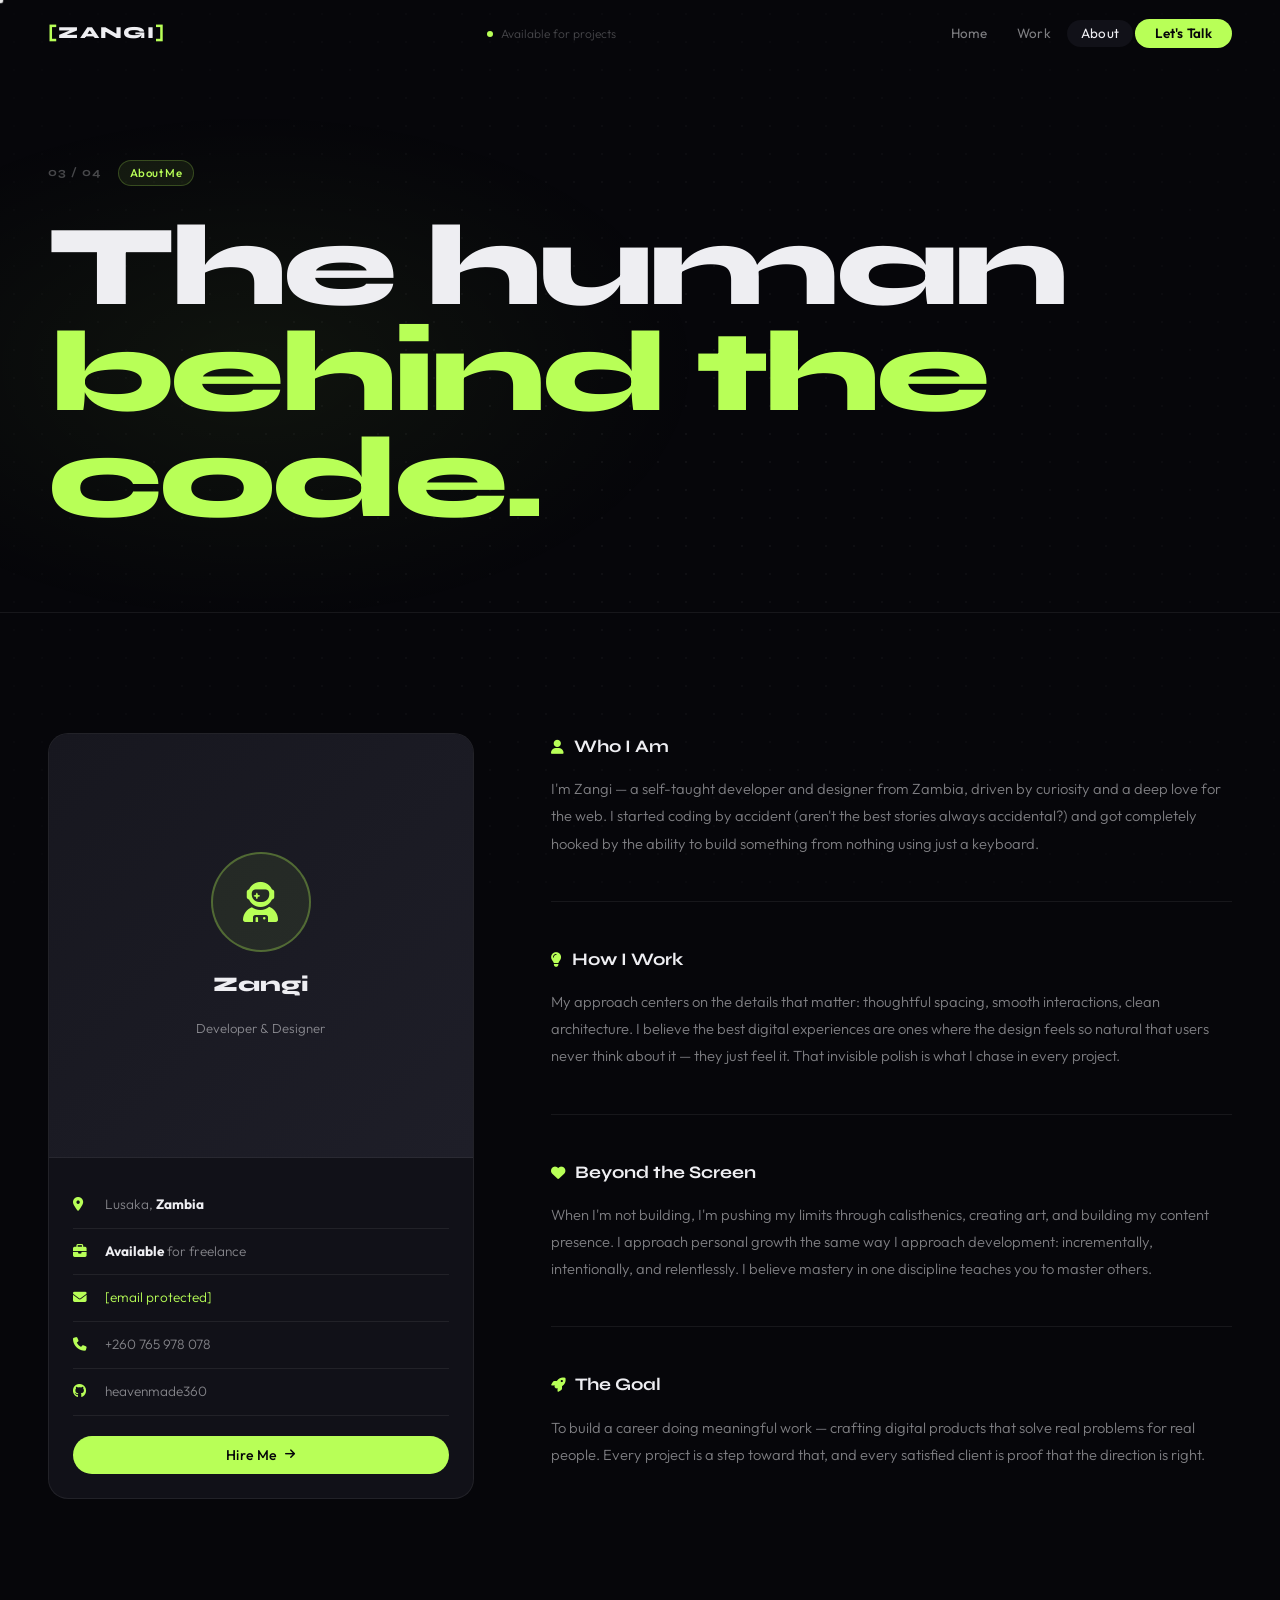
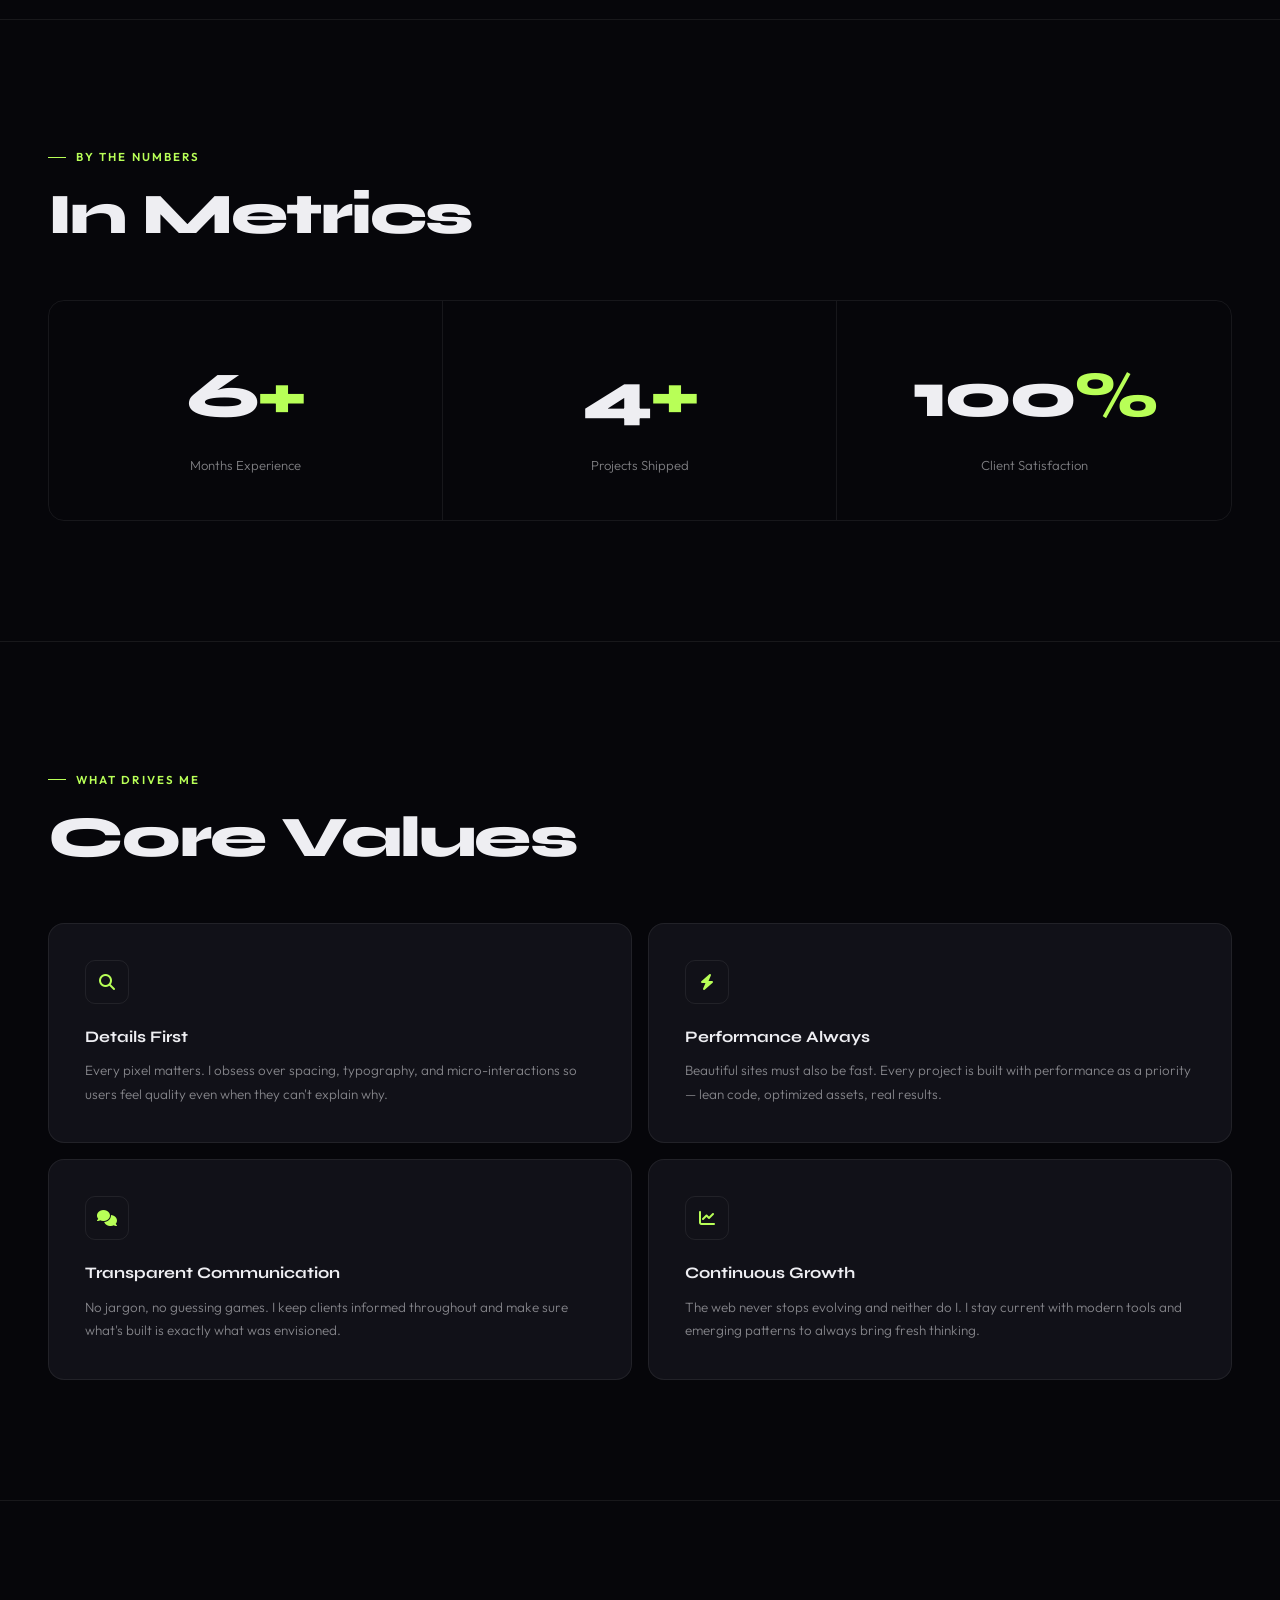
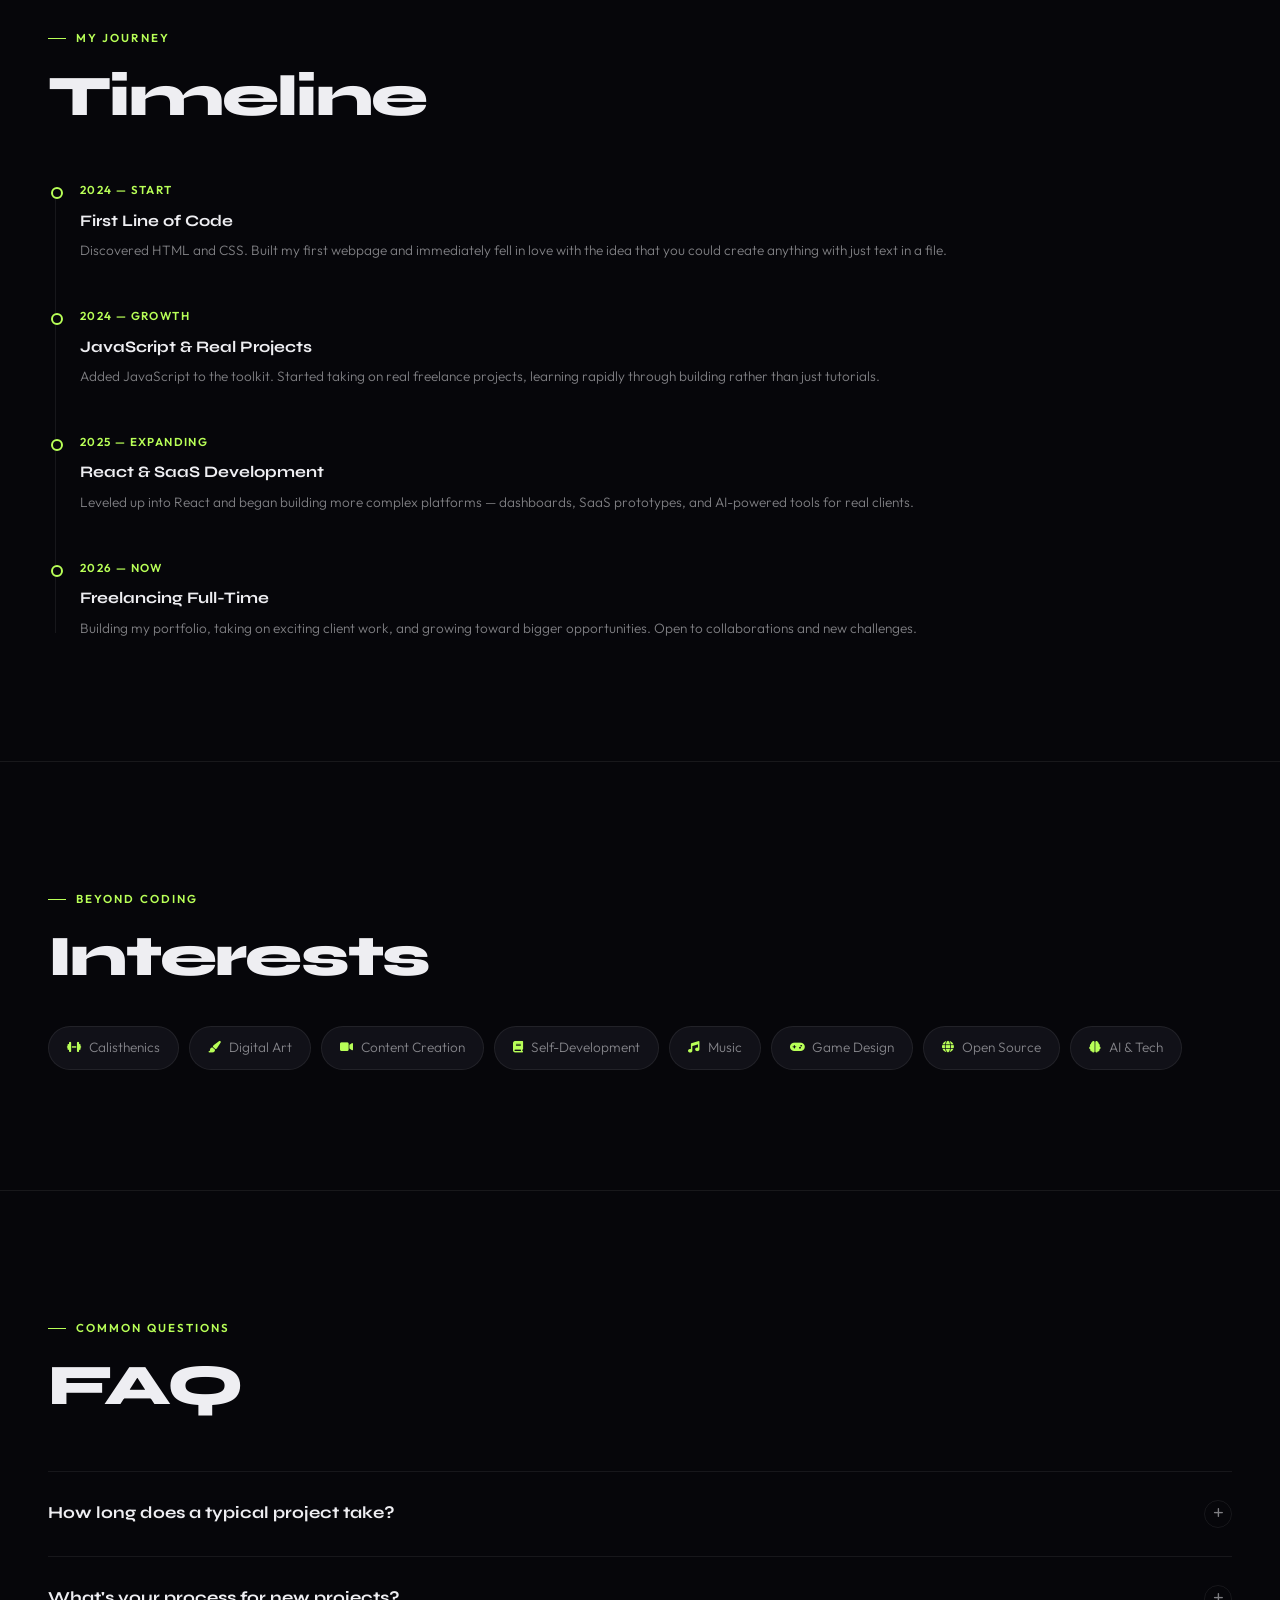
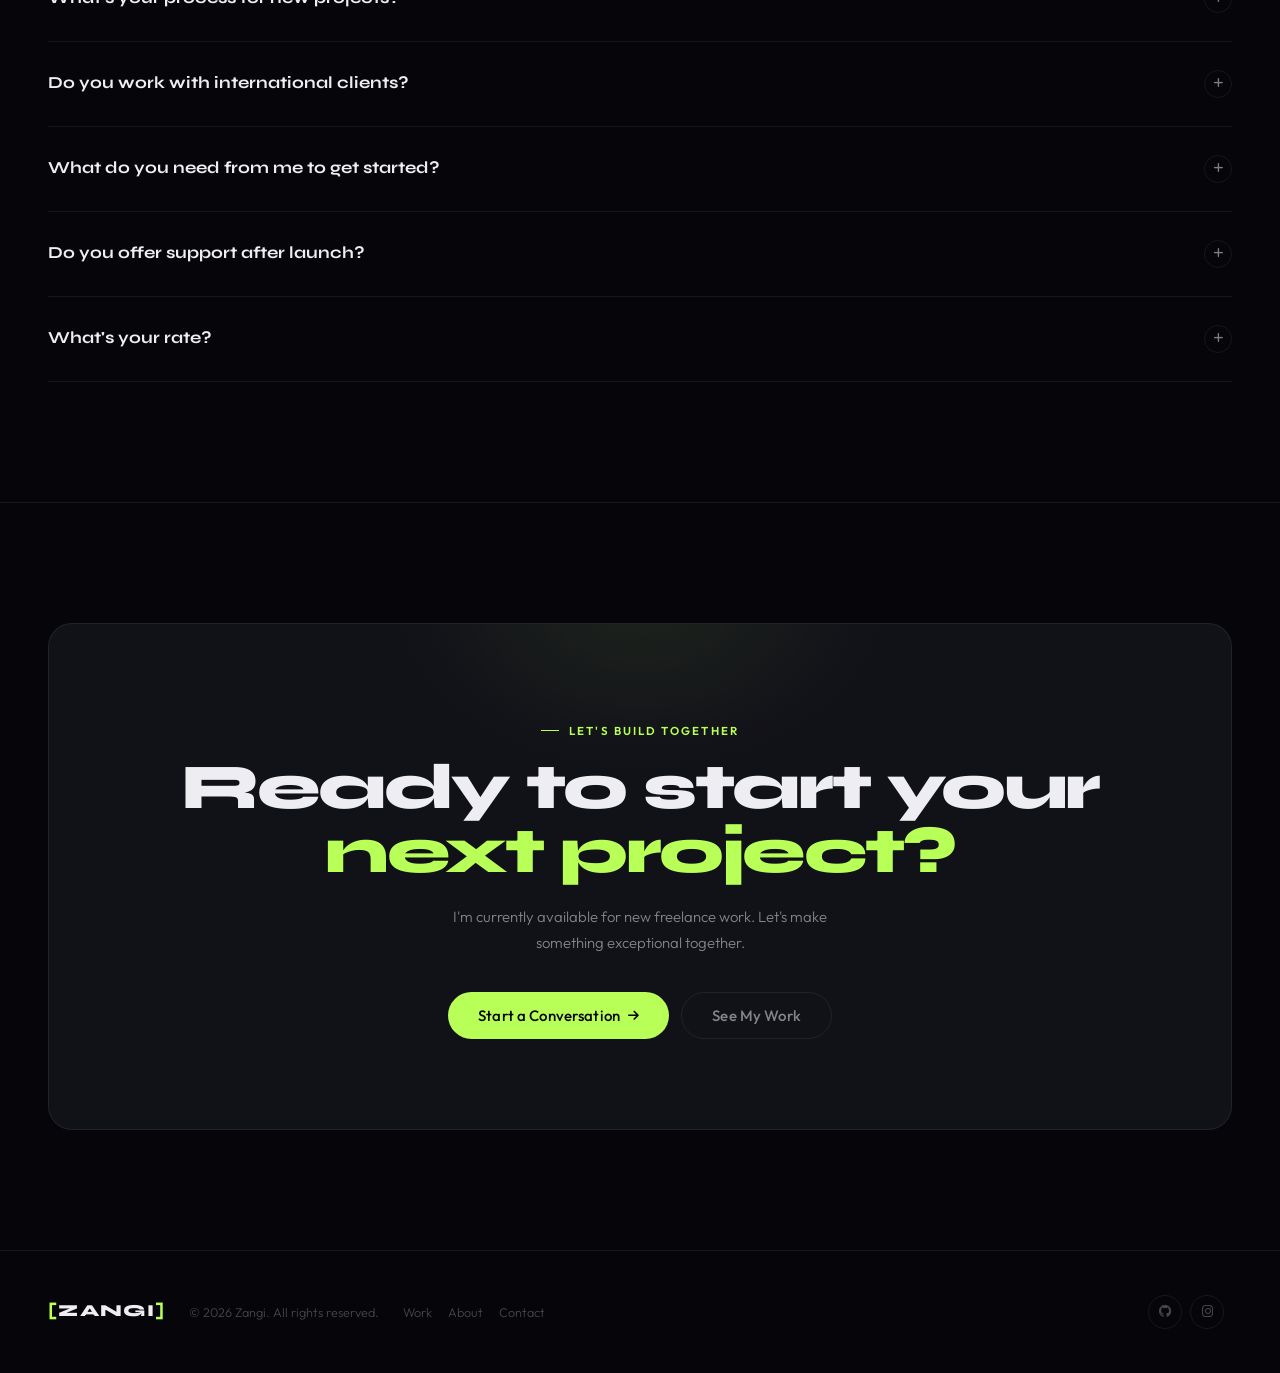
==== commit 78229601: "Update about.html" ====
--- a/about.html
+++ b/about.html
@@ -419,5 +419,6 @@
         <a href="https://github.com/heavenmade360" target="_blank" class="social" aria-label="GitHub"><i class="fab fa-github"></i></a>
         <a href="https://instagram.com/jerome_mulozela" target="_blank" class="social" aria-label="Instagram"><i class="fab fa-instagram"></i></a>
         <a href="mailto:zangi@gmail.com"script.js"></script>
+          <script src="script.js"></script>
 </body>
 </html>
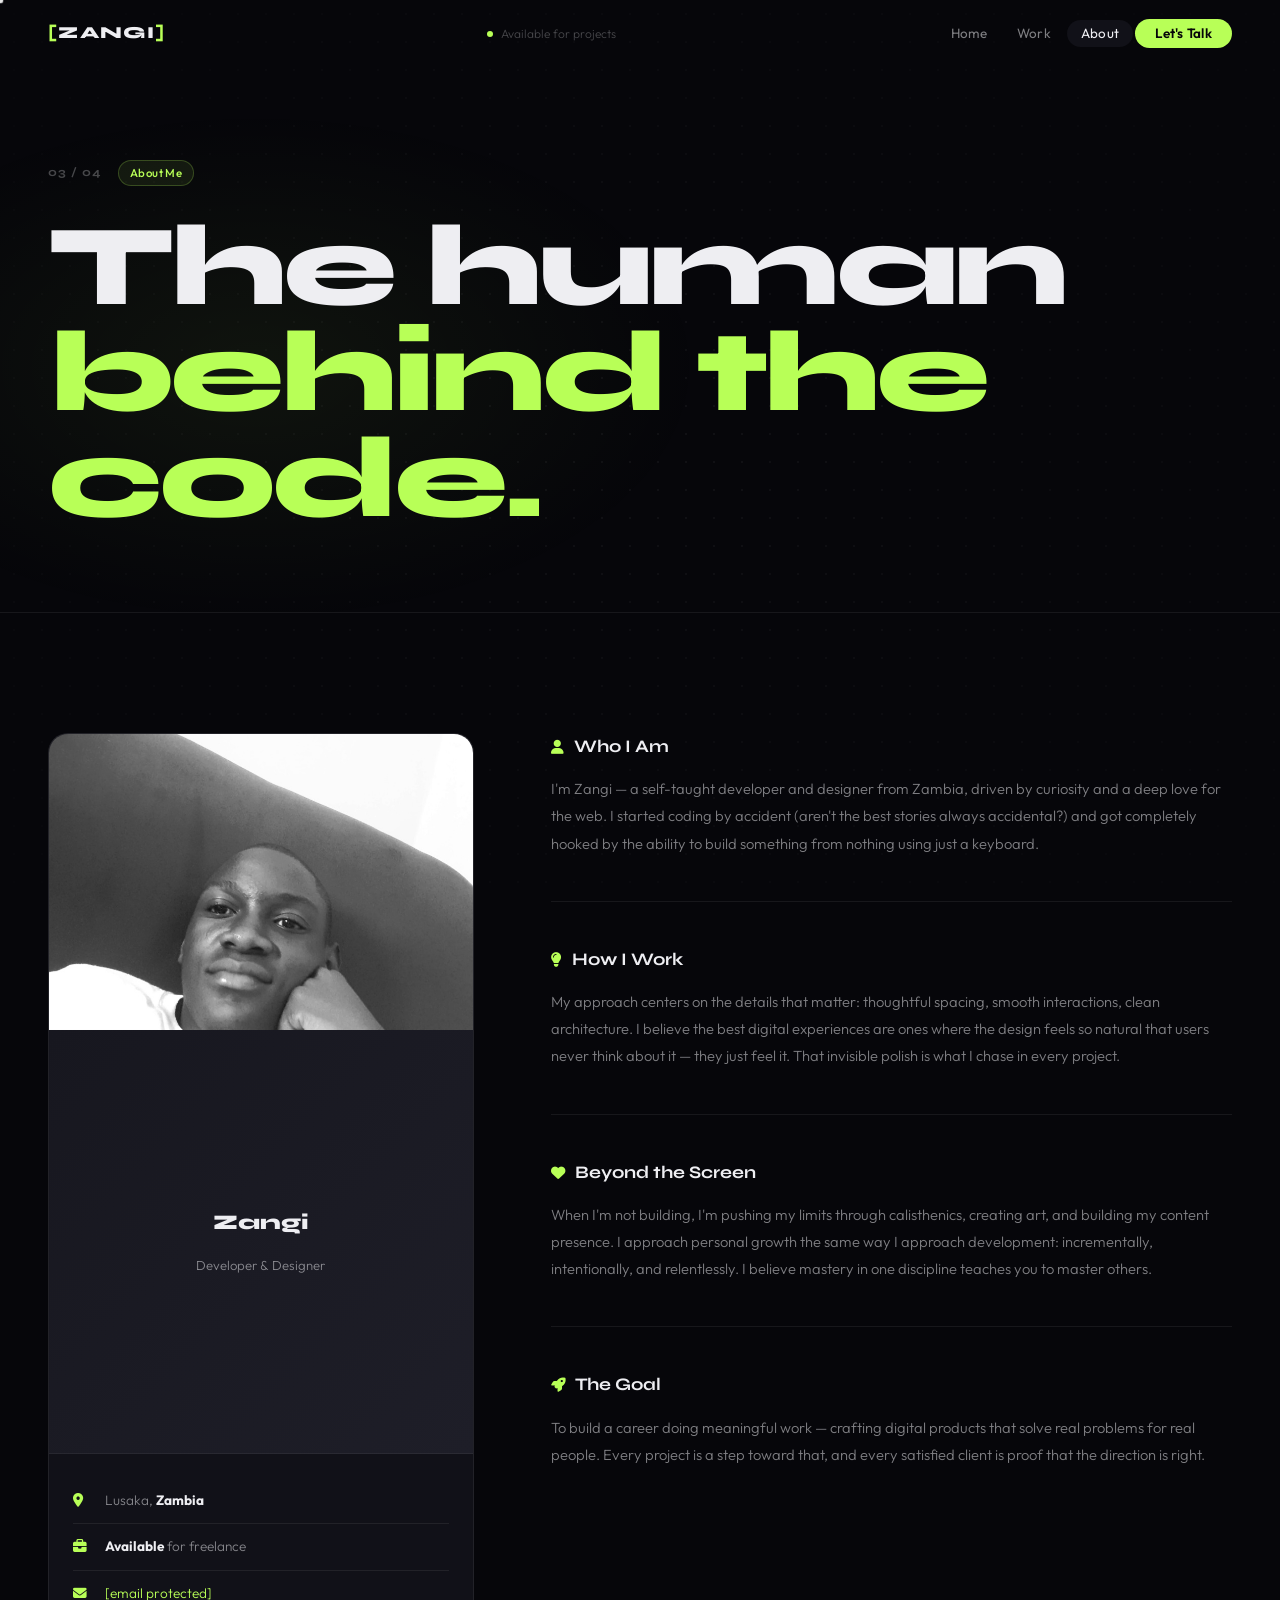
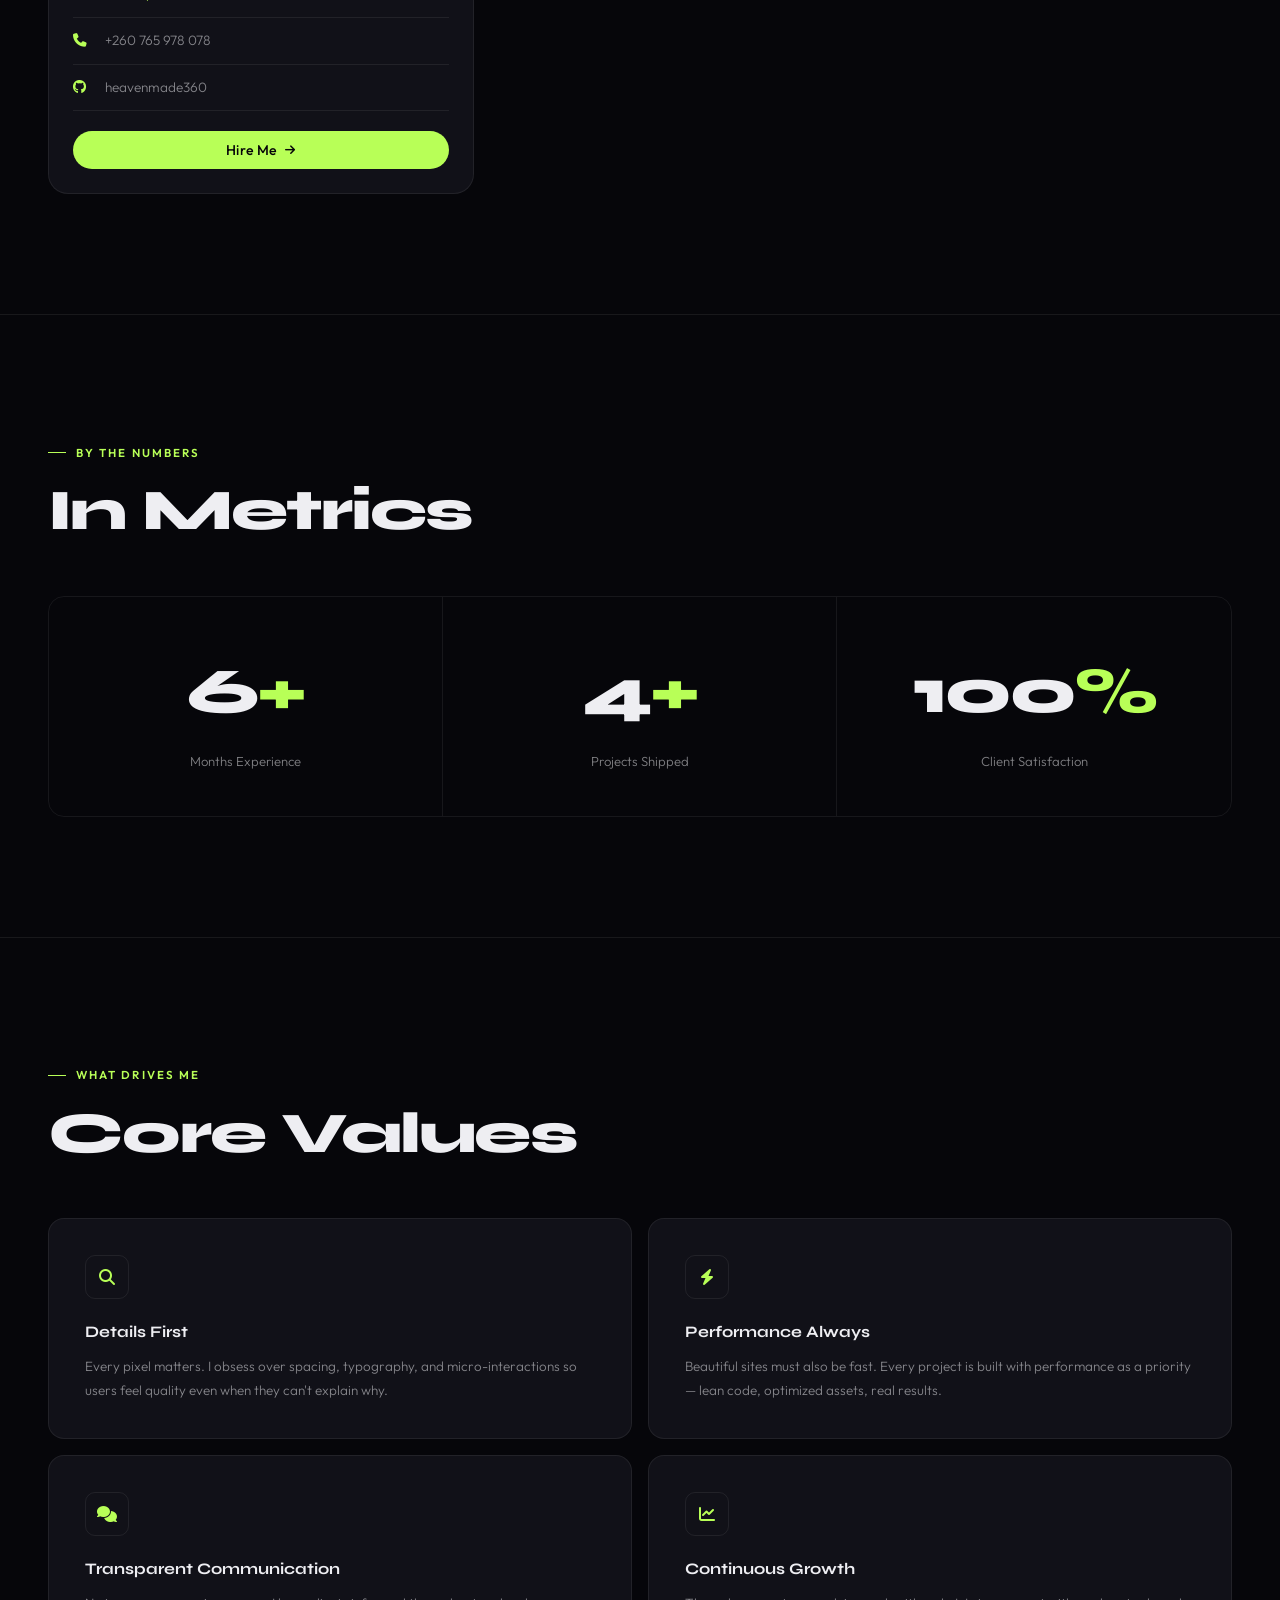
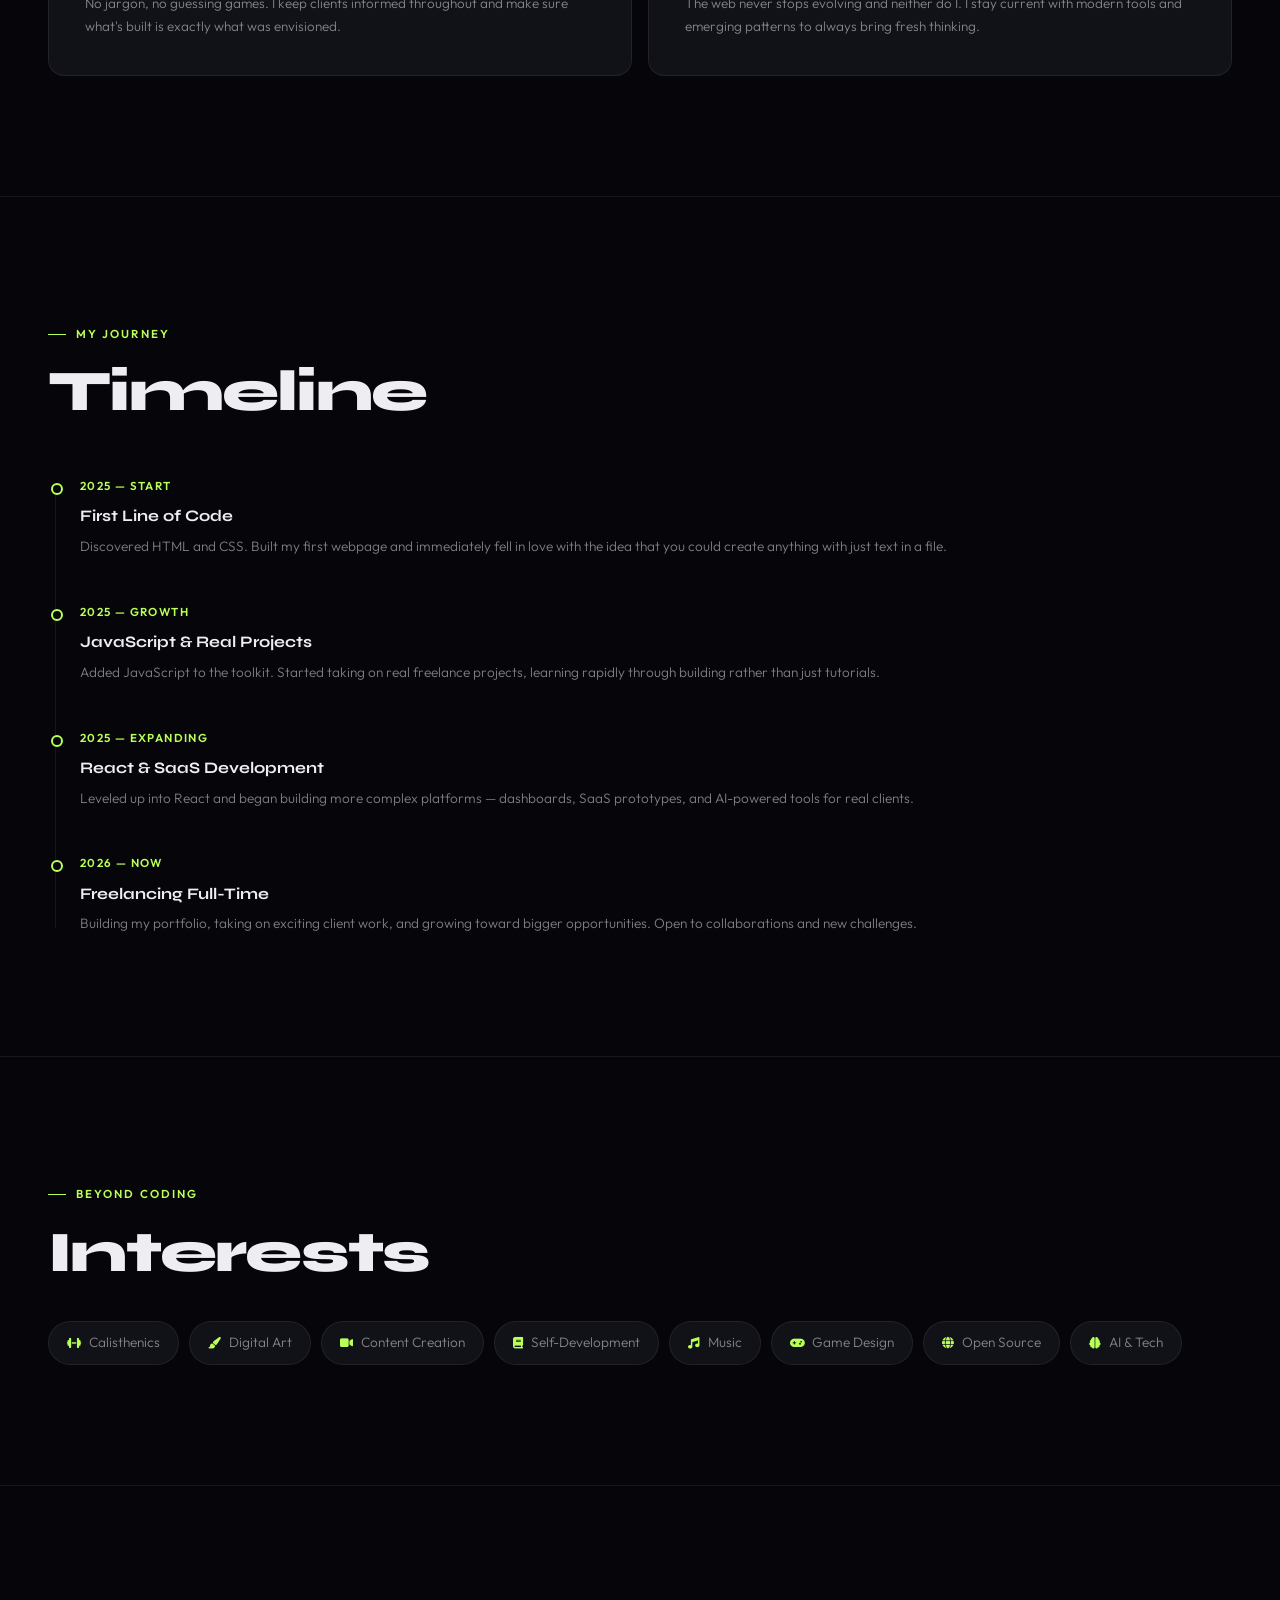
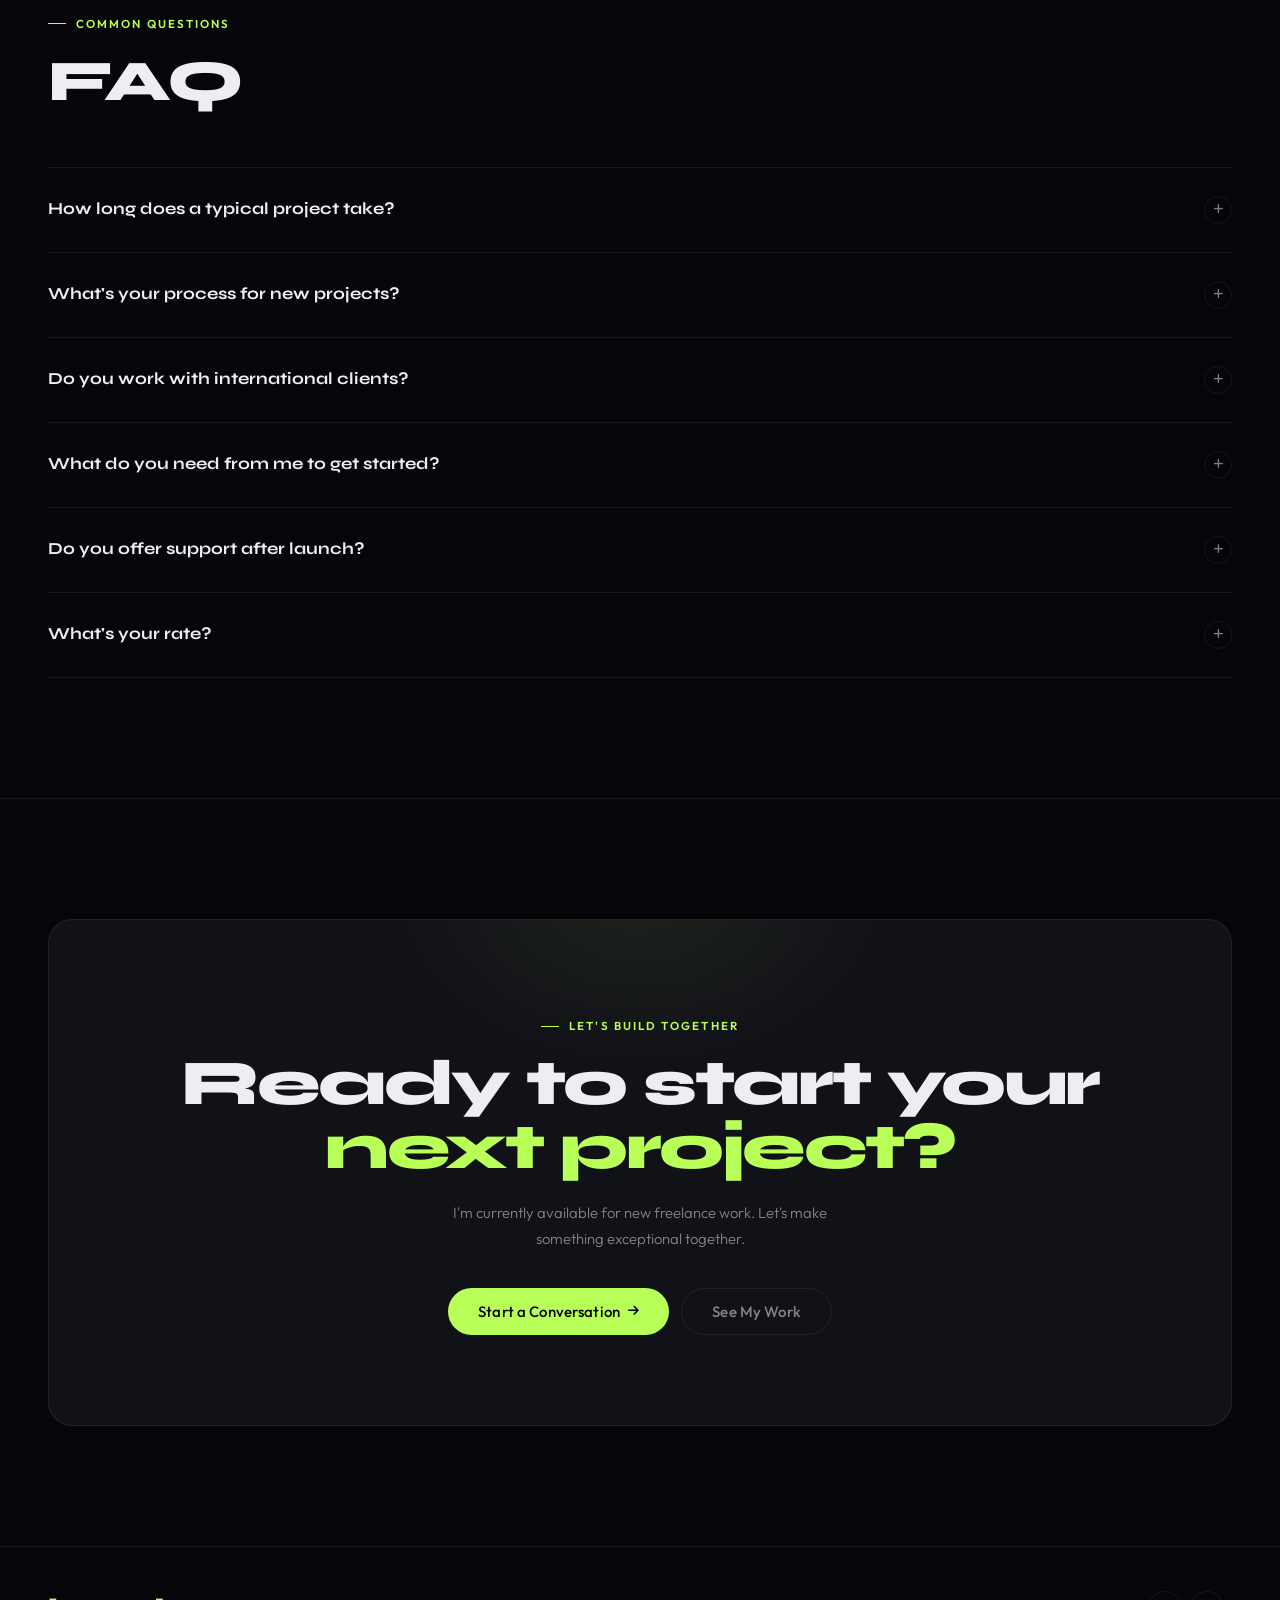
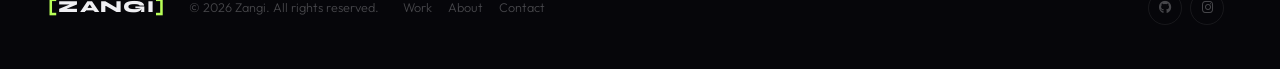
==== commit f5152920: "Update timeline dates from 2024 to 2025" ====
--- a/about.html
+++ b/about.html
@@ -207,8 +207,9 @@
     <div class="wrap section">
       <div class="intro-grid">
         <div class="profile-card reveal">
+          <img src ="Screenshot_20260413_132056_WhatsAppBusiness.jpg">
           <div class="profile-card-top">
-            <div class="profile-avatar"><i class="fas fa-user-astronaut"></i></div>
+            
             <div class="profile-name">Zangi</div>
             <div class="profile-role">Developer & Designer</div>
           </div>
@@ -312,13 +313,13 @@
       <div class="timeline reveal">
         <div class="tl-item">
           <div class="tl-dot"></div>
-          <div class="tl-date">2024 — Start</div>
+          <div class="tl-date">2025 — Start</div>
           <div class="tl-title">First Line of Code</div>
           <p class="tl-desc">Discovered HTML and CSS. Built my first webpage and immediately fell in love with the idea that you could create anything with just text in a file.</p>
         </div>
         <div class="tl-item">
           <div class="tl-dot"></div>
-          <div class="tl-date">2024 — Growth</div>
+          <div class="tl-date">2025 — Growth</div>
           <div class="tl-title">JavaScript & Real Projects</div>
           <p class="tl-desc">Added JavaScript to the toolkit. Started taking on real freelance projects, learning rapidly through building rather than just tutorials.</p>
         </div>
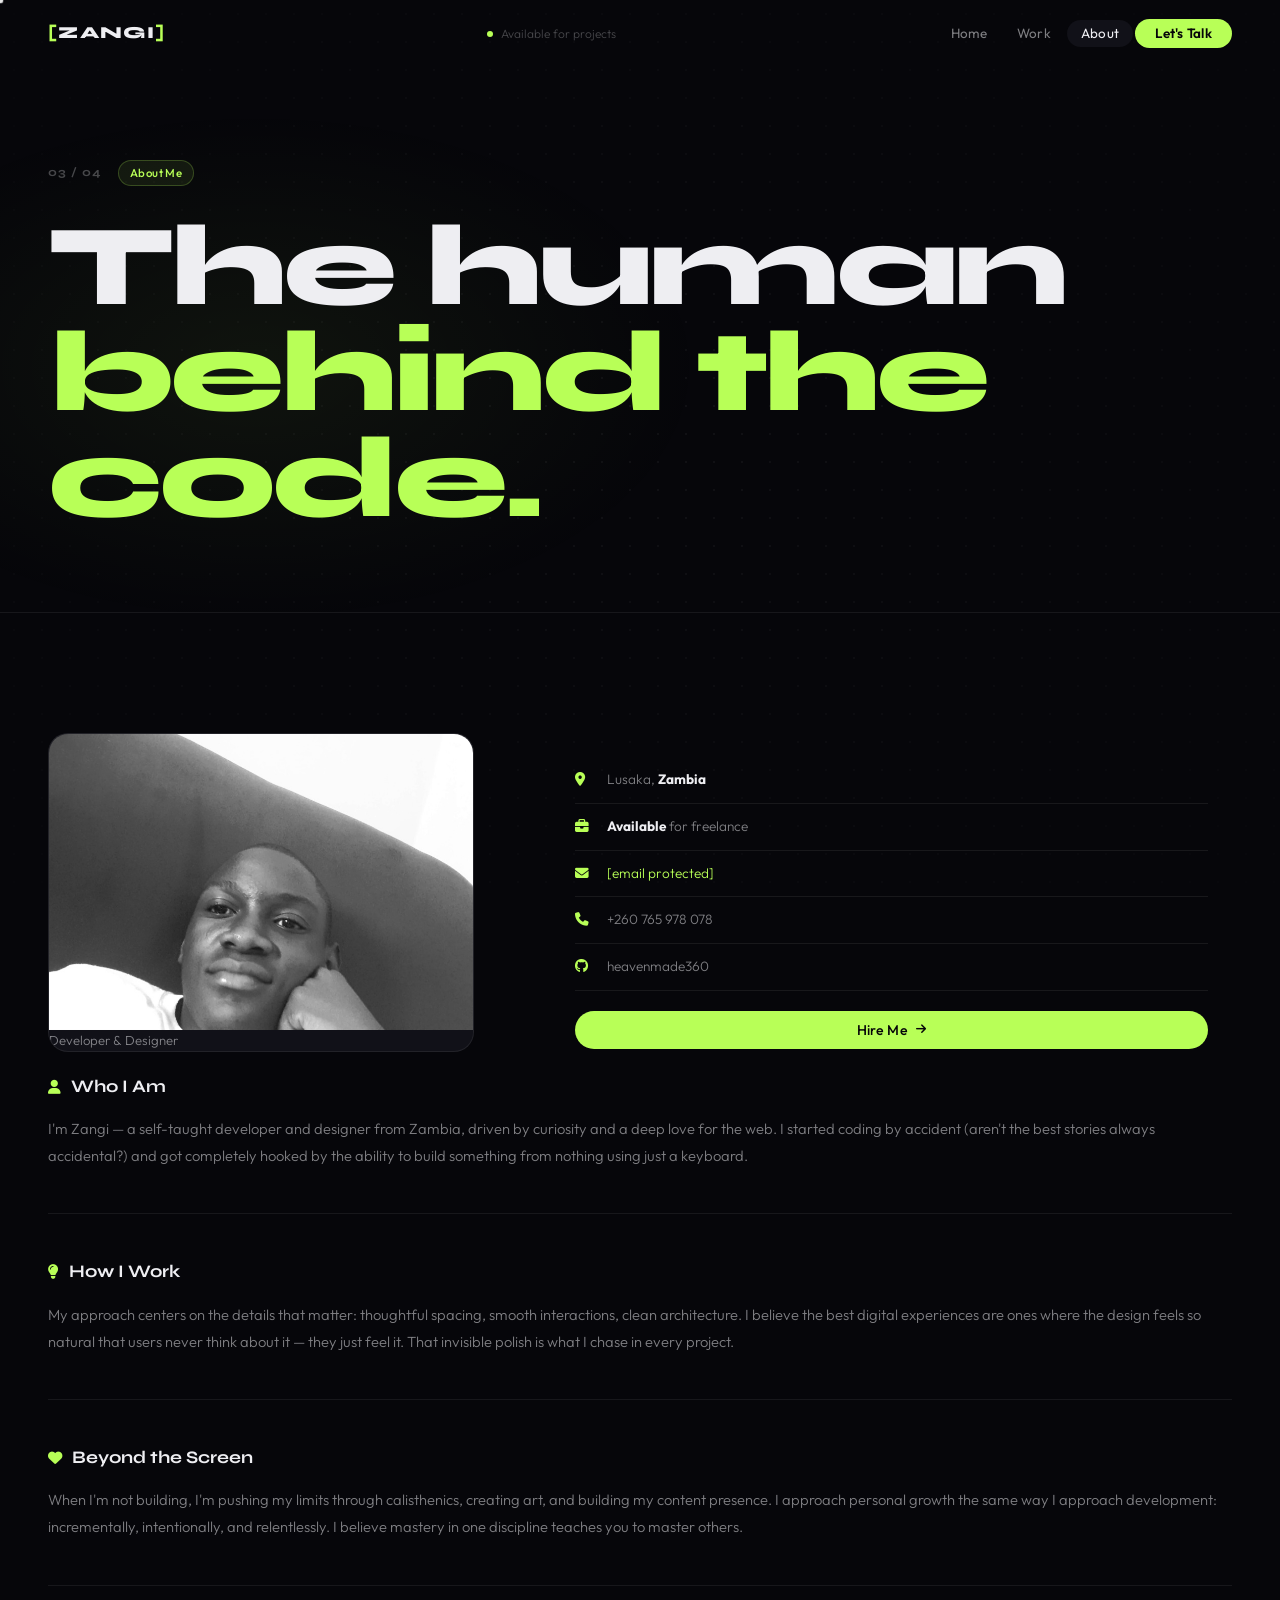
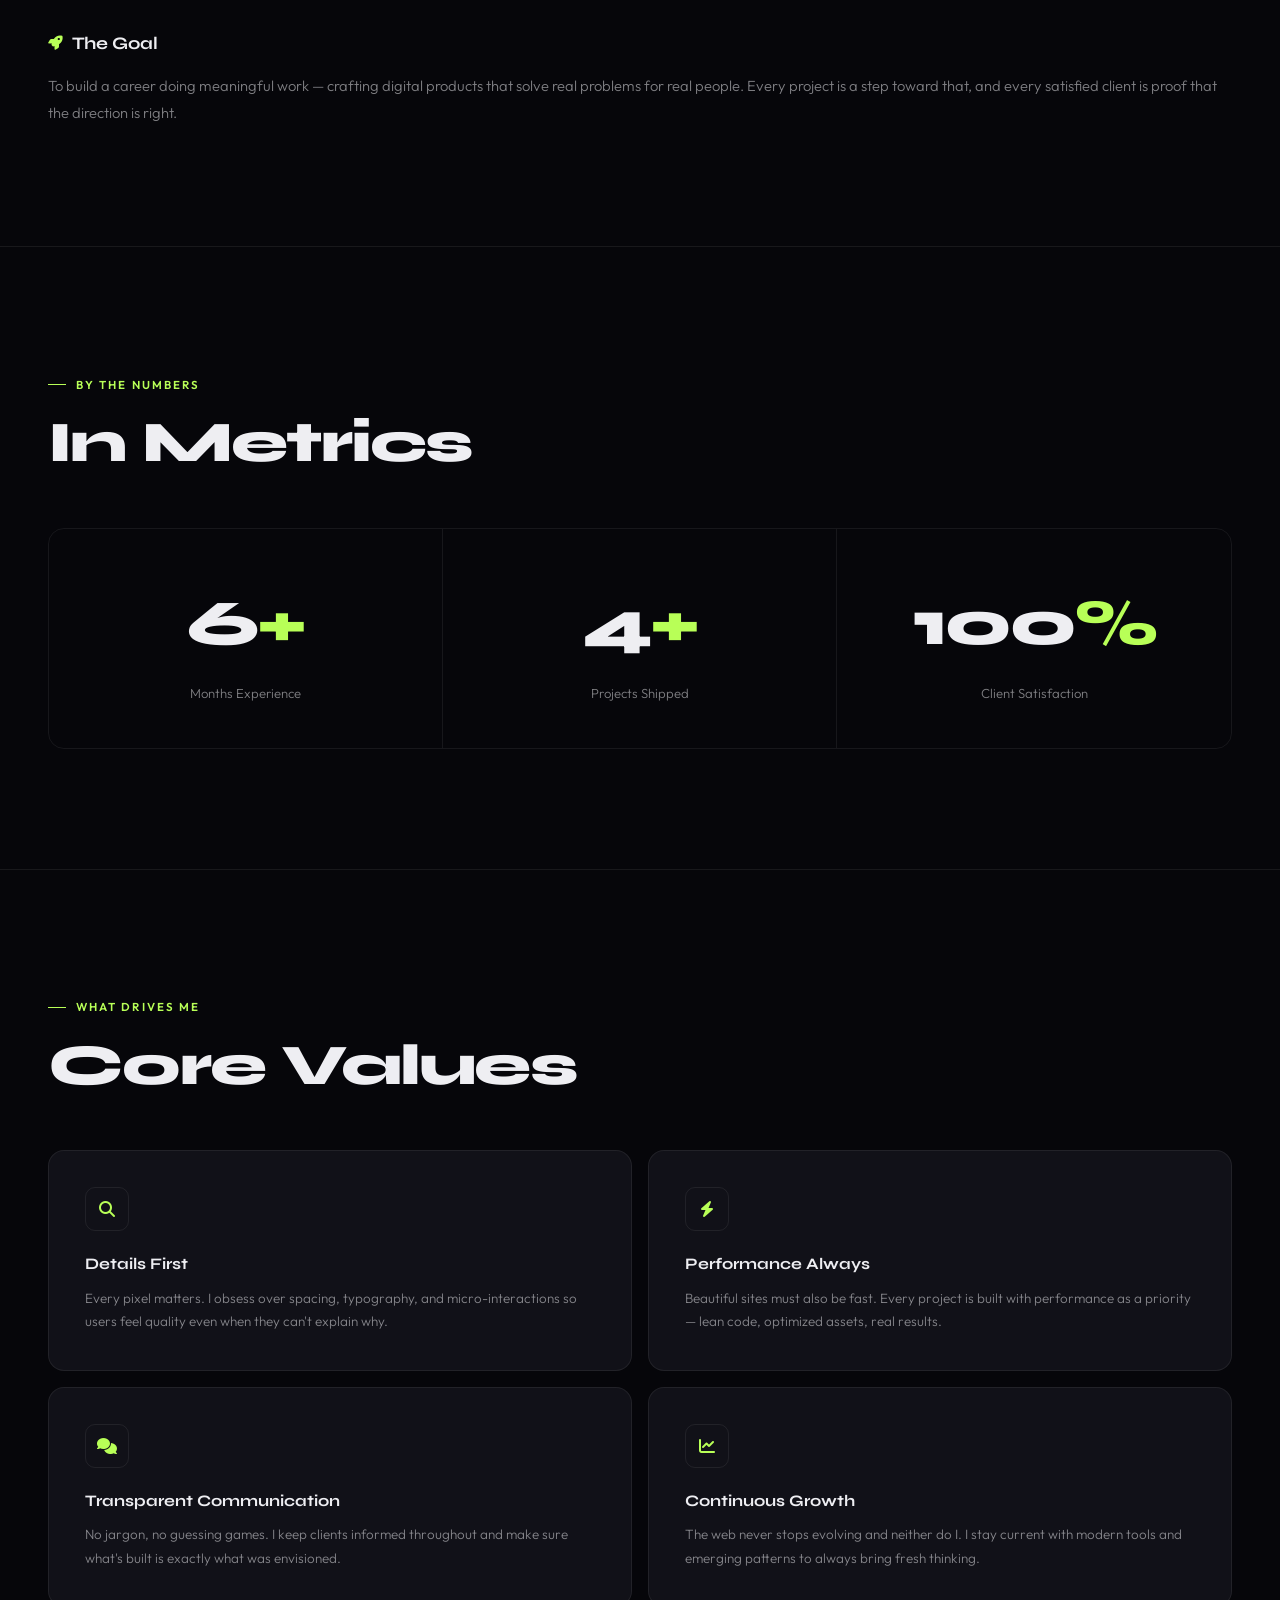
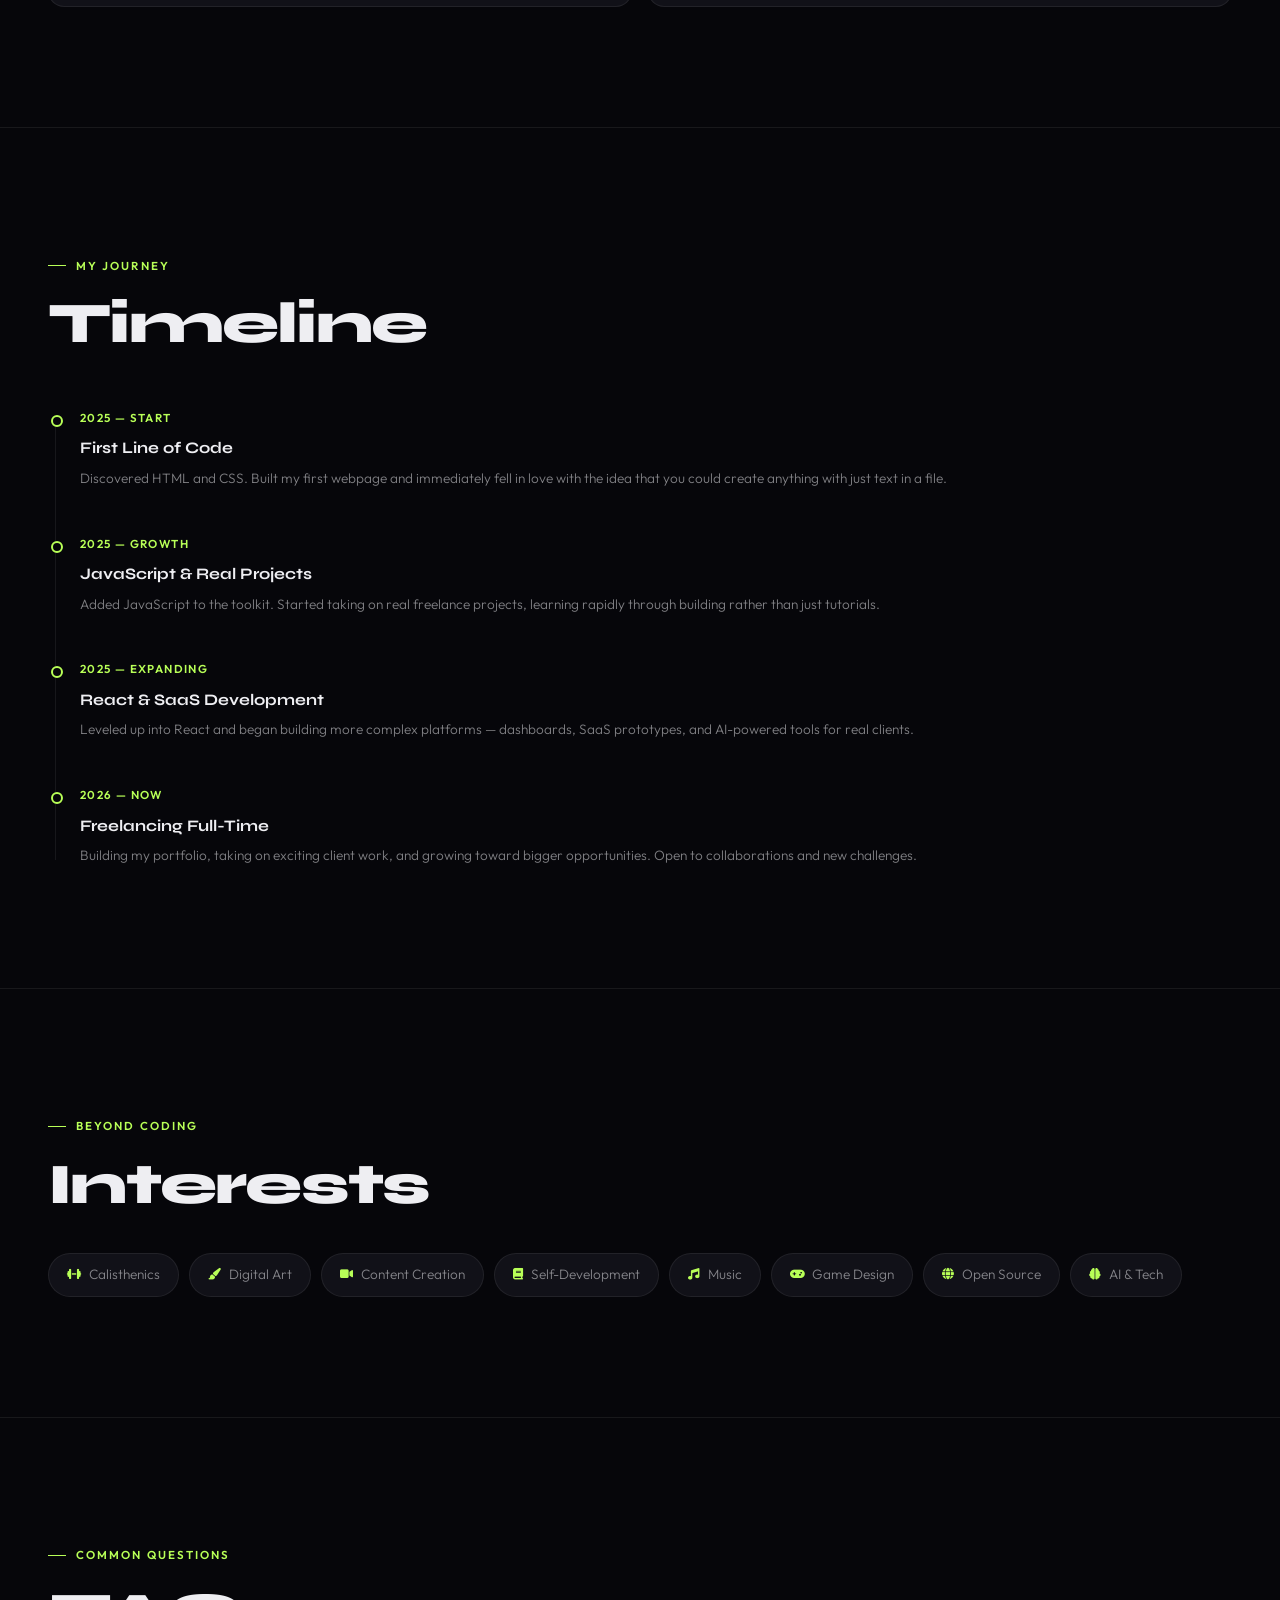
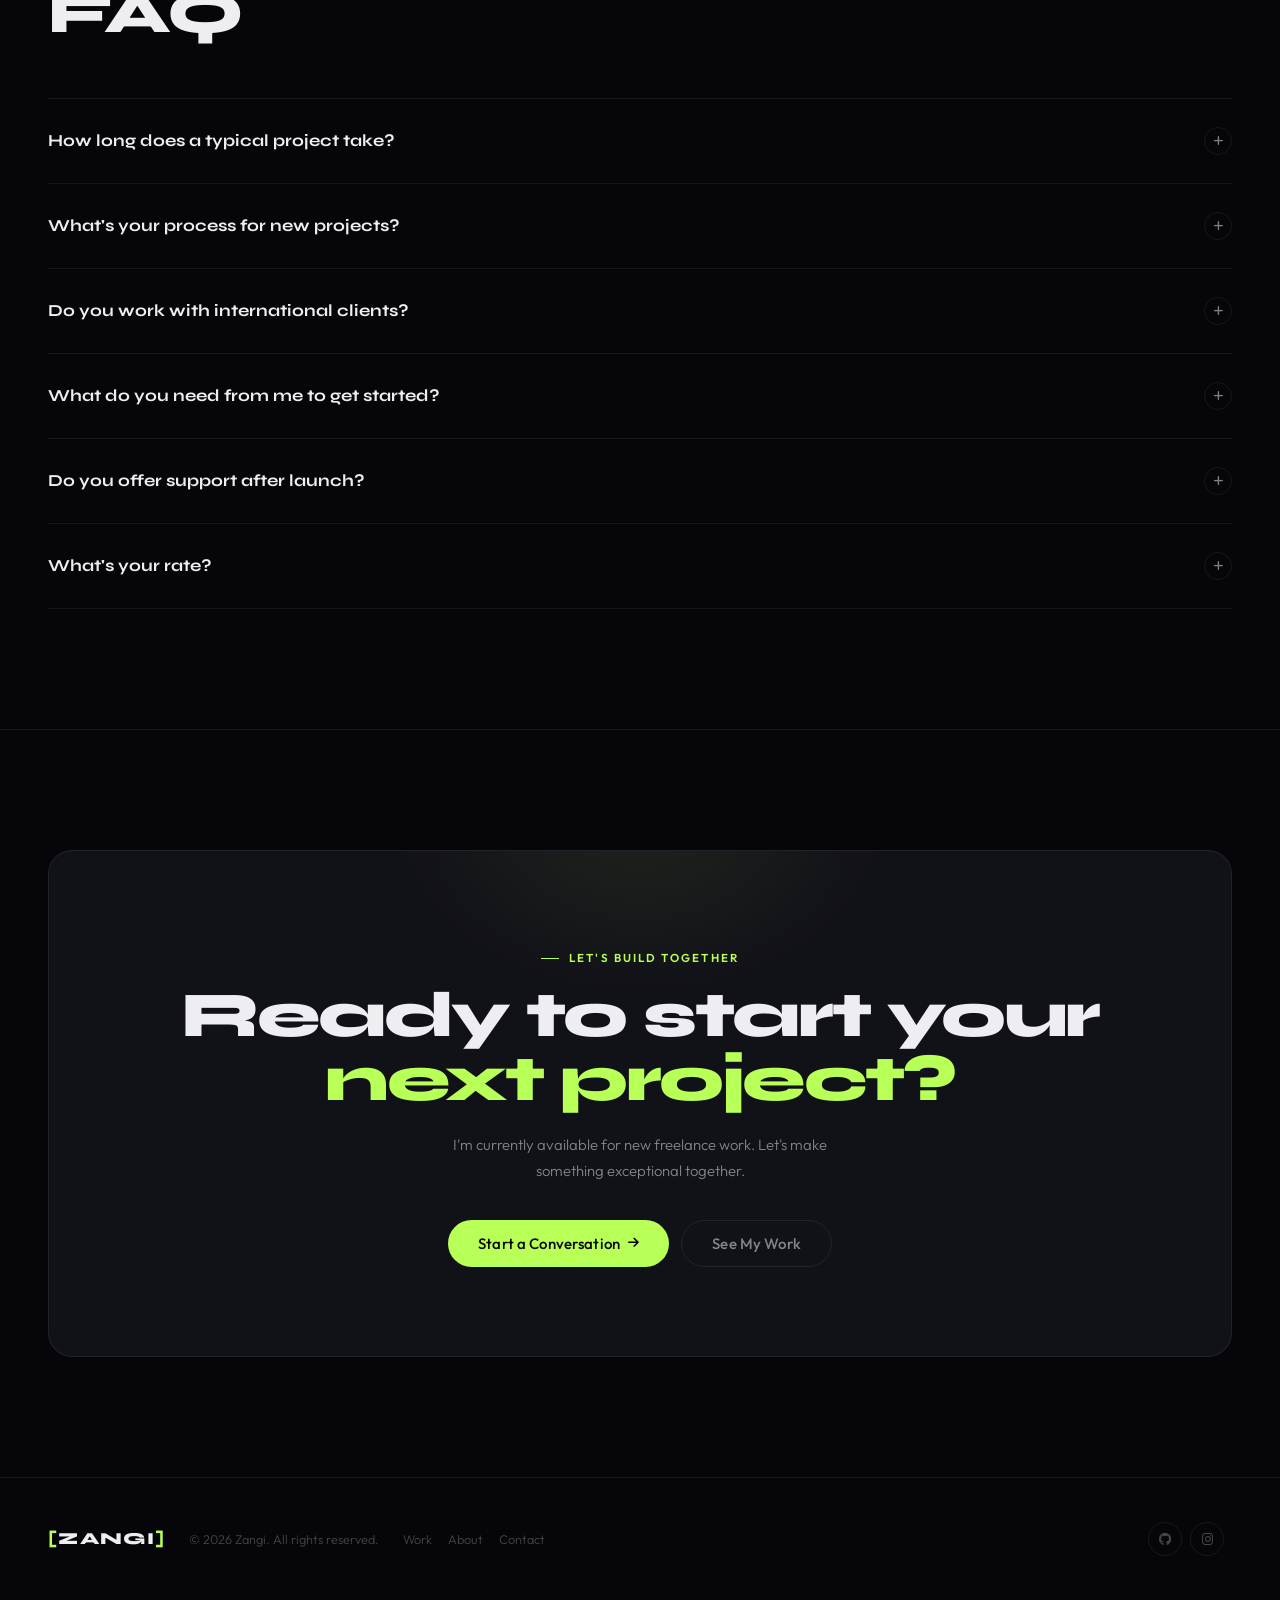
==== commit 323c096c: "Update email contact in about.html" ====
--- a/about.html
+++ b/about.html
@@ -208,15 +208,16 @@
       <div class="intro-grid">
         <div class="profile-card reveal">
           <img src ="Screenshot_20260413_132056_WhatsAppBusiness.jpg">
-          <div class="profile-card-top">
+          
             
-            <div class="profile-name">Zangi</div>
+            
+        
             <div class="profile-role">Developer & Designer</div>
           </div>
           <div class="profile-card-body">
             <div class="profile-info-row"><i class="fas fa-map-marker-alt"></i><span>Lusaka, <strong>Zambia</strong></span></div>
             <div class="profile-info-row"><i class="fas fa-briefcase"></i><span><strong>Available</strong> for freelance</span></div>
-            <div class="profile-info-row"><i class="fas fa-envelope"></i><a href="mailto:zangi@gmail.com" style="color:var(--accent)"><span class="__cf_email__" data-cfemail="abd1cac5ccc2ebccc6cac2c785c8c4c6">[email&#160;protected]</span></a></div>
+            <div class="profile-info-row"><i class="fas fa-envelope"></i><a href="mailto:jeromemulozela@gmail.com" style="color:var(--accent)"><span class="__cf_email__" data-cfemail="abd1cac5ccc2ebccc6cac2c785c8c4c6">[email&#160;protected]</span></a></div>
             <div class="profile-info-row"><i class="fas fa-phone"></i><a href="tel:+260765978078" style="color:var(--text-2)">+260 765 978 078</a></div>
             <div class="profile-info-row"><i class="fab fa-github"></i><a href="https://github.com/heavenmade360" target="_blank" style="color:var(--text-2)">heavenmade360</a></div>
             <div style="margin-top:20px">
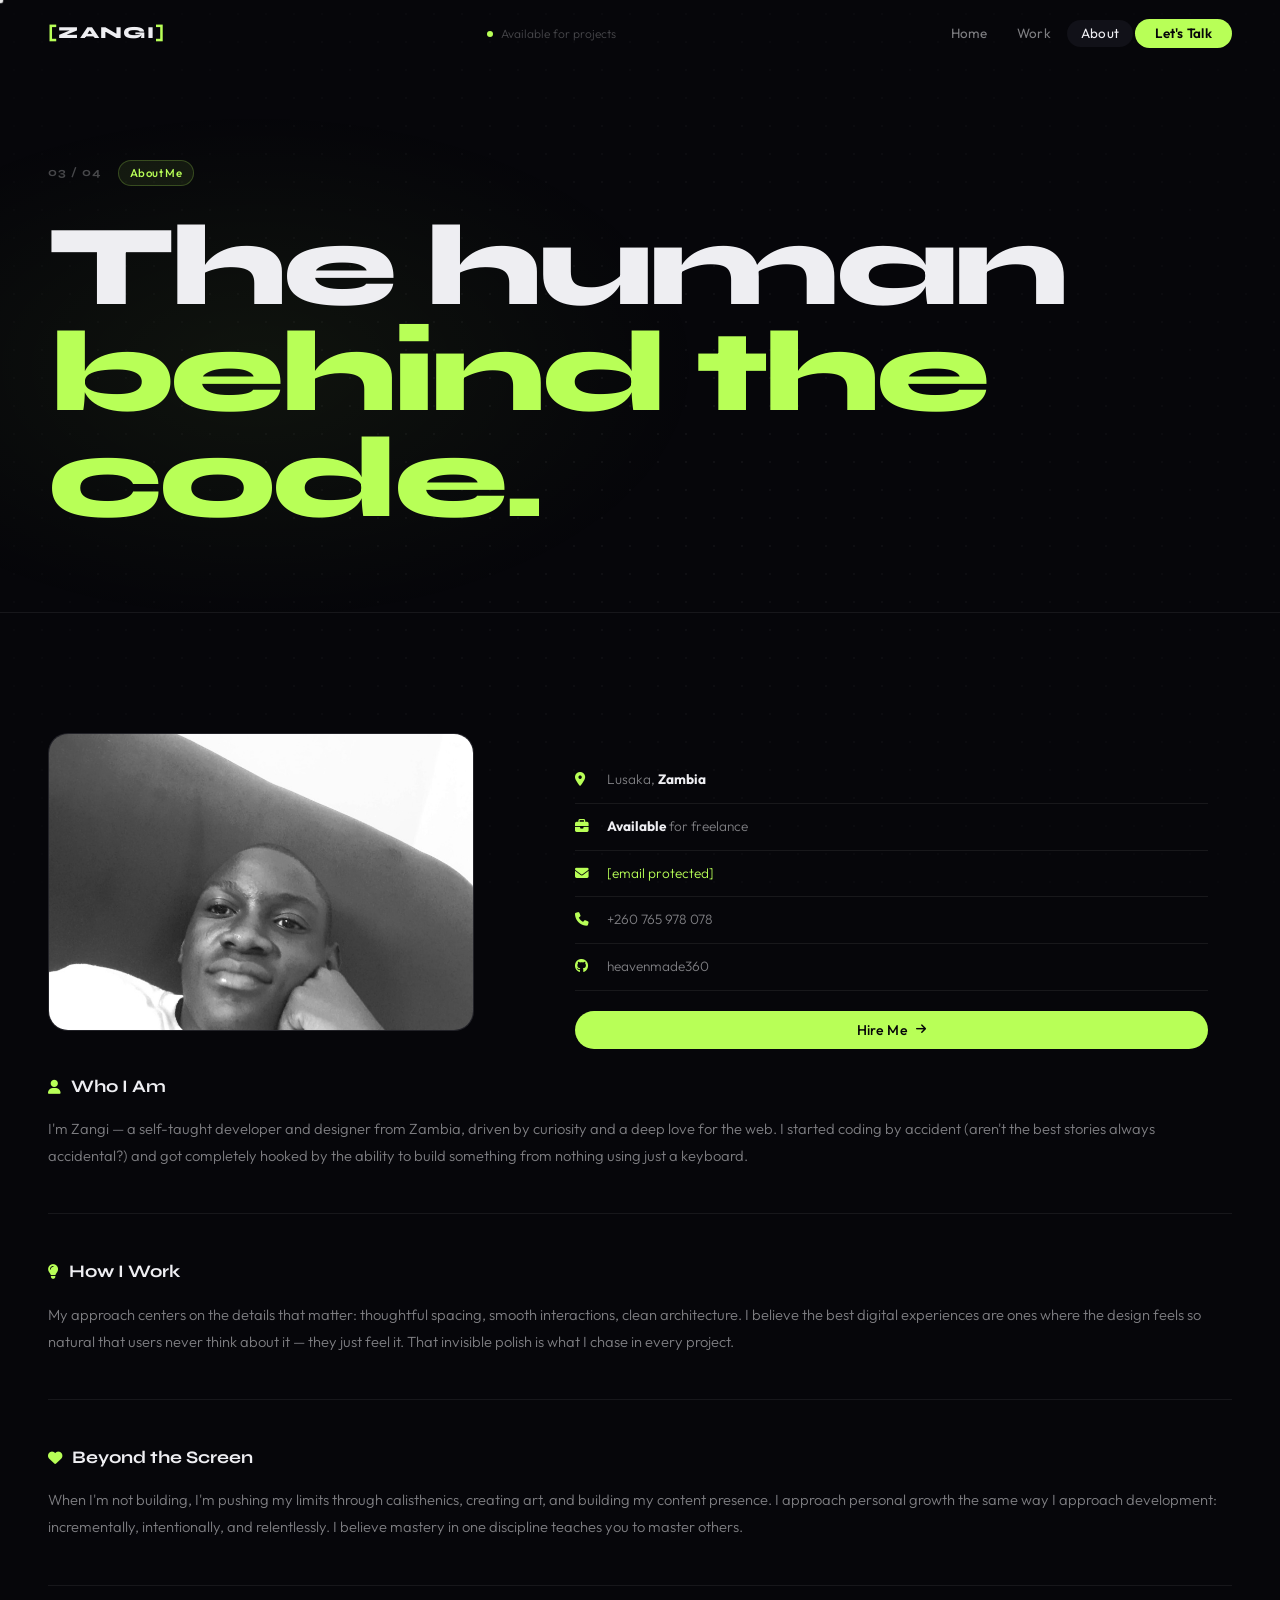
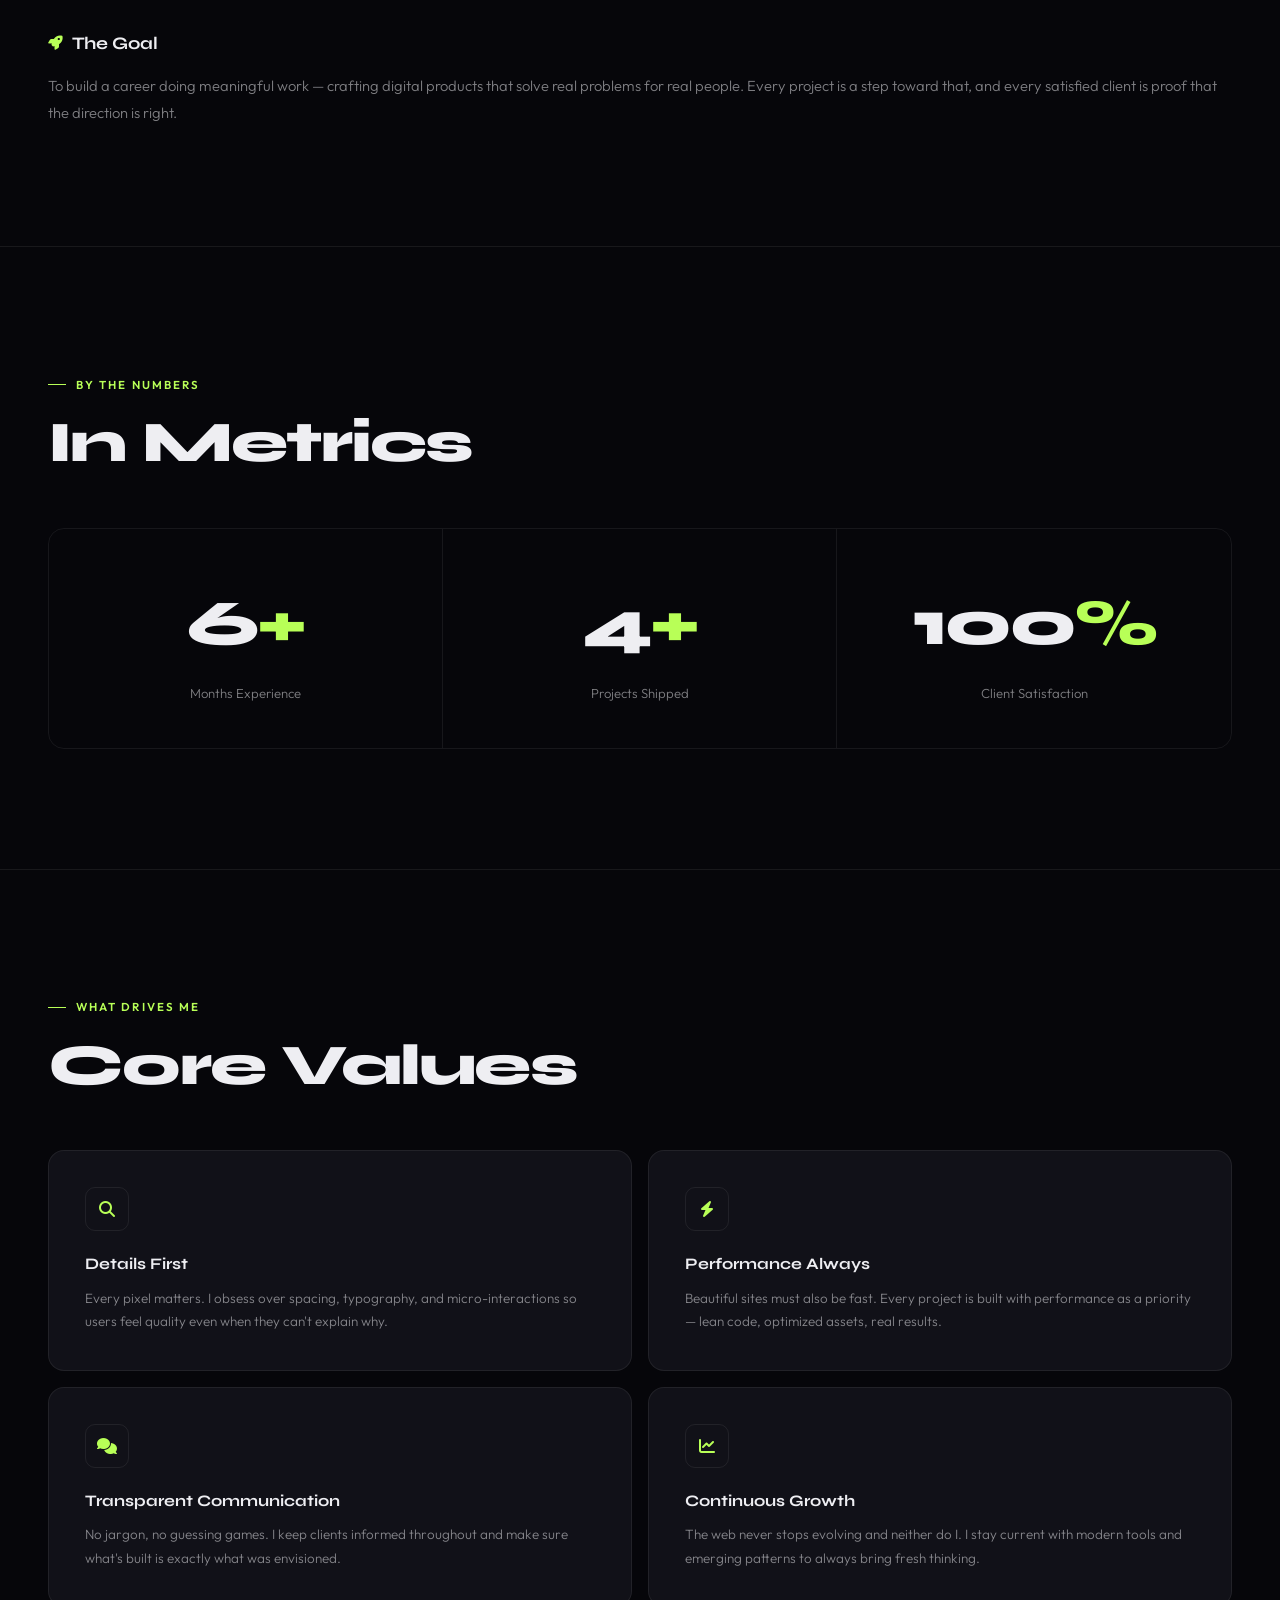
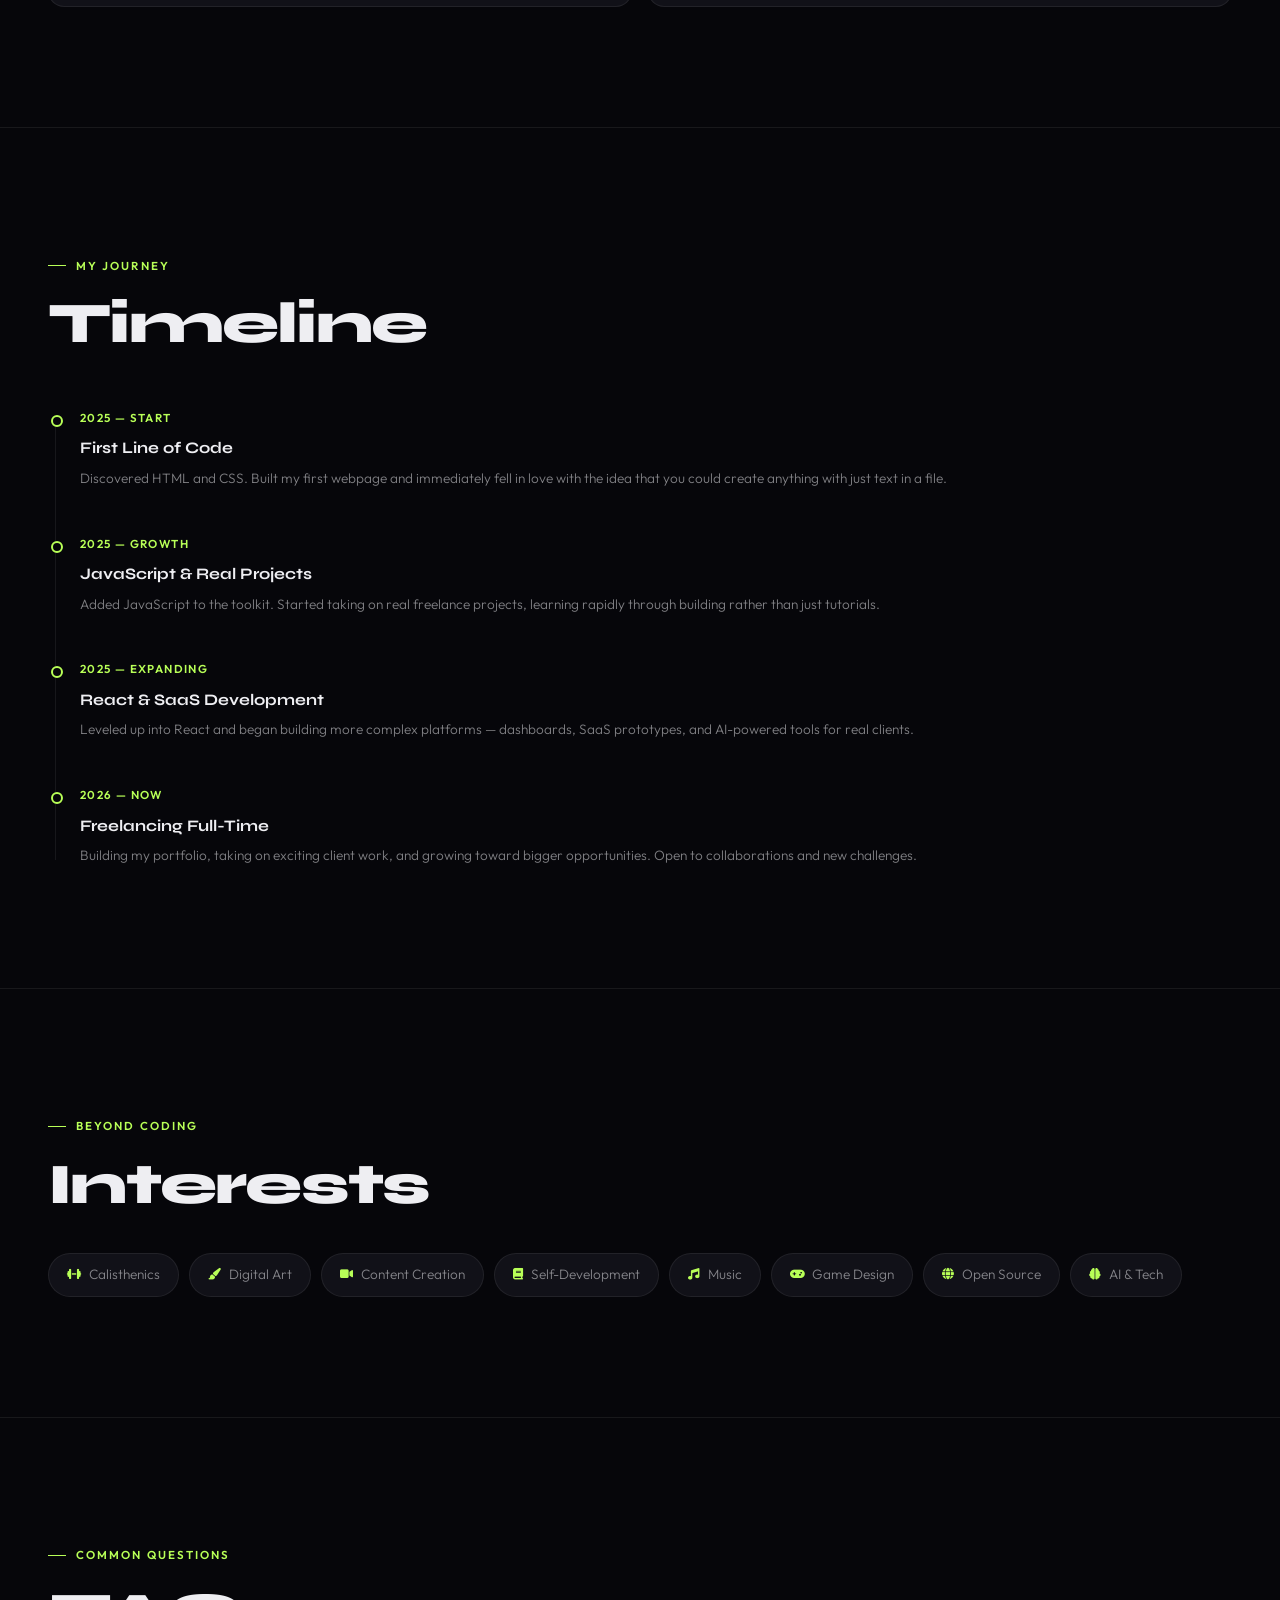
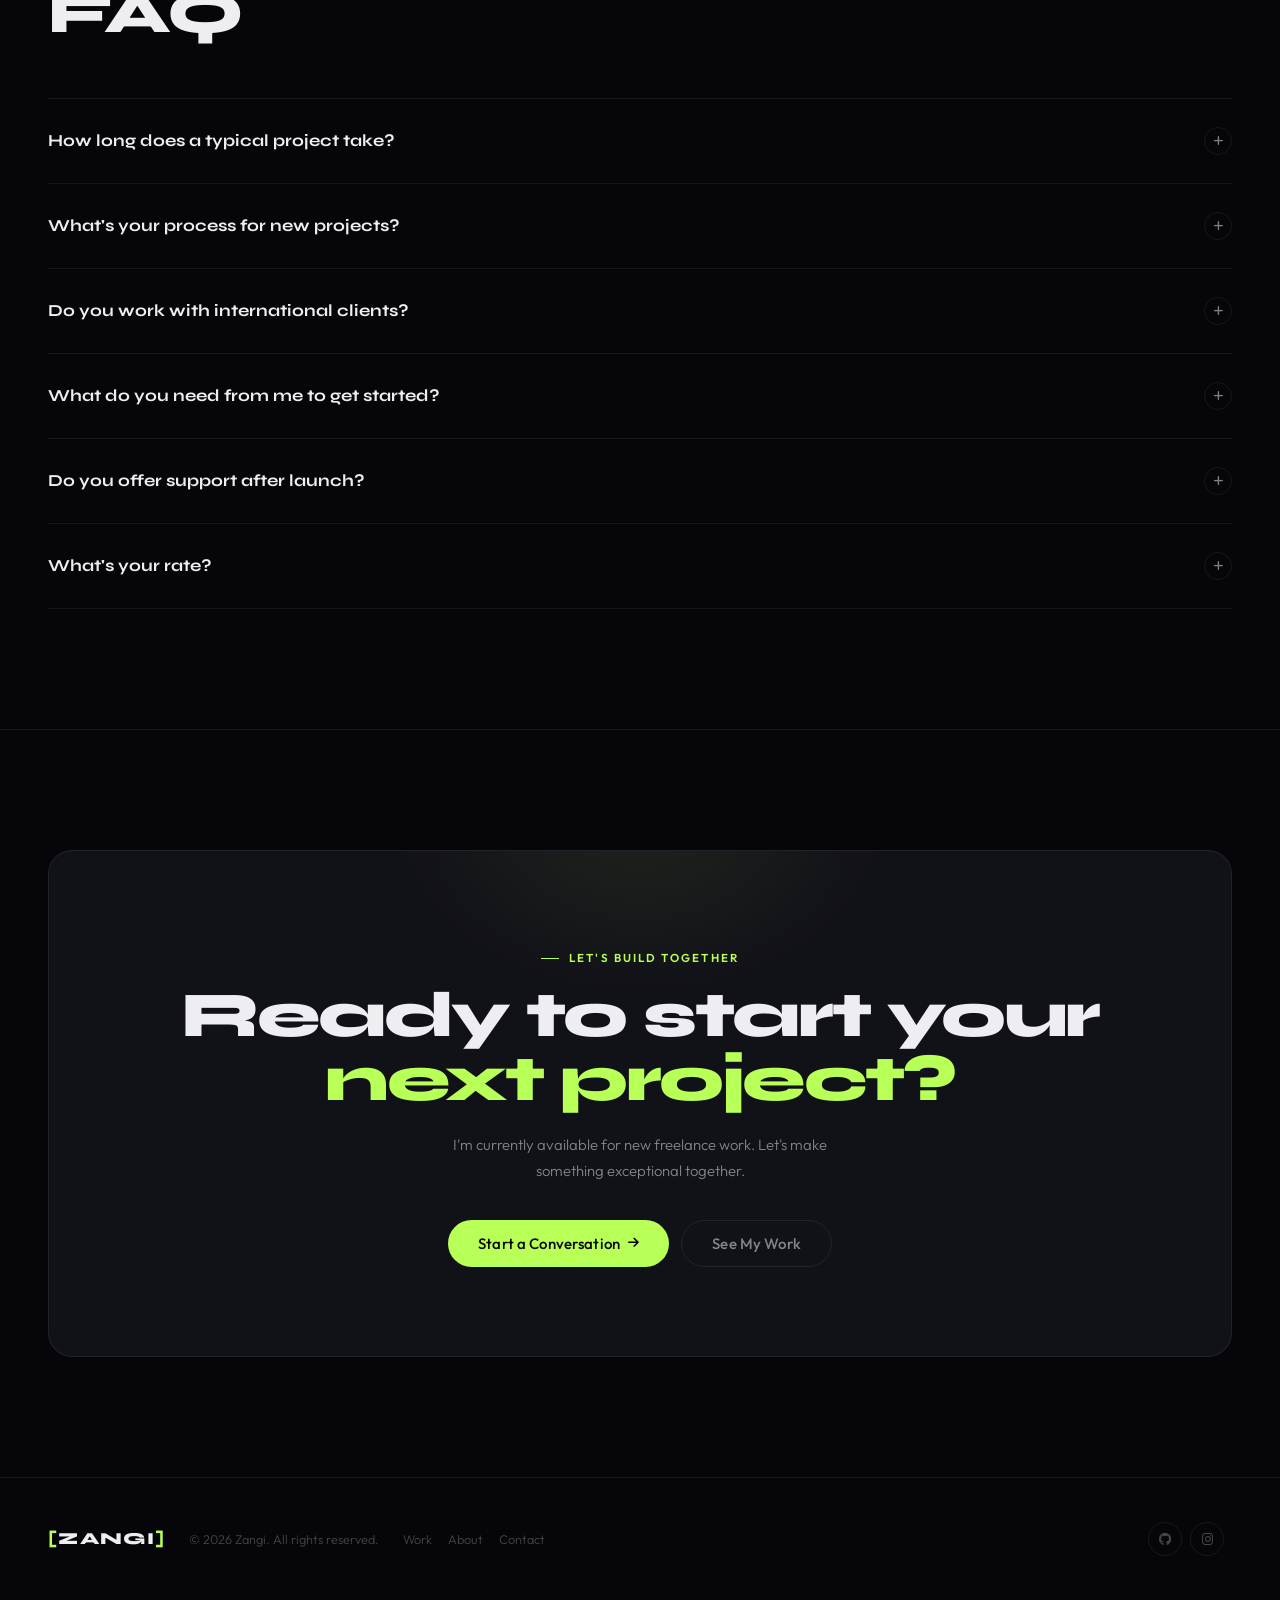
==== commit d92b69c2: "Clean up about.html by removing whitespace and text Removed unnecessary whitespace and the profile r" ====
--- a/about.html
+++ b/about.html
@@ -208,11 +208,9 @@
       <div class="intro-grid">
         <div class="profile-card reveal">
           <img src ="Screenshot_20260413_132056_WhatsAppBusiness.jpg">
-          
-            
             
         
-            <div class="profile-role">Developer & Designer</div>
+          
           </div>
           <div class="profile-card-body">
             <div class="profile-info-row"><i class="fas fa-map-marker-alt"></i><span>Lusaka, <strong>Zambia</strong></span></div>
